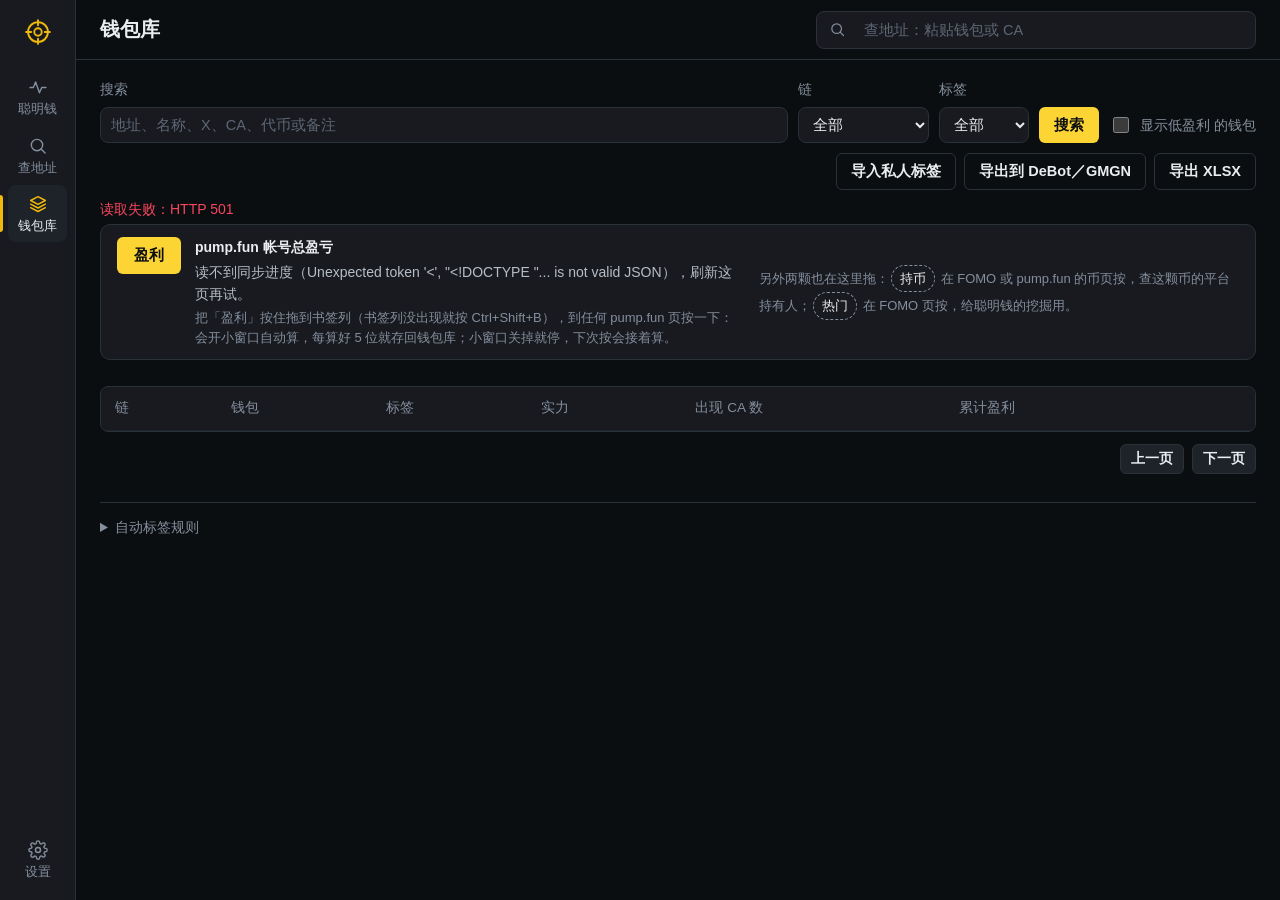
==== library.html @ f5794751 "Initial release of Wallet Scout" ====
<!doctype html>
<html lang="zh-CN">
<head>
  <meta charset="utf-8">
  <meta name="viewport" content="width=device-width, initial-scale=1">
  <meta name="theme-color" content="#0b0e11">
  <link rel="icon" href="data:,">
  <title>钱包库｜MEME 钱包侦查</title>
  <script src="./theme-boot.js?v=20261025-ui"></script>
  <link rel="stylesheet" href="./app.css?v=20261111-libbm">
</head>
<body data-page="library">
  <nav class="rail" aria-label="主要功能">
    <div class="rail-mark" aria-hidden="true"><svg class="ico" viewBox="0 0 24 24"><circle cx="12" cy="12" r="8.5"/><circle cx="12" cy="12" r="3.2"/><path d="M12 1.8v4.4M12 17.8v4.4M1.8 12h4.4M17.8 12h4.4"/></svg></div>
    <a class="rail-item" href="./smart-money.html"><svg class="ico" viewBox="0 0 24 24" aria-hidden="true"><path d="M2.5 12.5h4l2.6-6.5 4.6 13 2.8-6.5h5"/></svg>聪明钱</a>
    <a class="rail-item" href="./analyze.html"><svg class="ico" viewBox="0 0 24 24" aria-hidden="true"><circle cx="10.8" cy="10.8" r="6.8"/><path d="M20.5 20.5l-4.8-4.8"/></svg>查地址</a>
    <a class="rail-item" href="./library.html" aria-current="page"><svg class="ico" viewBox="0 0 24 24" aria-hidden="true"><path d="M12 3.2l8.8 4.6-8.8 4.6-8.8-4.6z"/><path d="M3.2 12.2l8.8 4.6 8.8-4.6"/><path d="M3.2 16.4l8.8 4.6 8.8-4.6"/></svg>钱包库</a>
    <div class="rail-spacer"></div>
    <button class="rail-item" type="button" id="app-settings"><svg class="ico" viewBox="0 0 24 24" aria-hidden="true"><circle cx="12" cy="12" r="3"/><path d="M19.4 15a1.7 1.7 0 0 0 .3 1.8l.1.1a2 2 0 1 1-2.8 2.8l-.1-.1a1.7 1.7 0 0 0-1.8-.3 1.7 1.7 0 0 0-1 1.5V21a2 2 0 1 1-4 0v-.1a1.7 1.7 0 0 0-1.1-1.5 1.7 1.7 0 0 0-1.8.3l-.1.1a2 2 0 1 1-2.8-2.8l.1-.1a1.7 1.7 0 0 0 .3-1.8 1.7 1.7 0 0 0-1.5-1H3a2 2 0 1 1 0-4h.1a1.7 1.7 0 0 0 1.5-1.1 1.7 1.7 0 0 0-.3-1.8l-.1-.1a2 2 0 1 1 2.8-2.8l.1.1a1.7 1.7 0 0 0 1.8.3H9a1.7 1.7 0 0 0 1-1.5V3a2 2 0 1 1 4 0v.1a1.7 1.7 0 0 0 1 1.5 1.7 1.7 0 0 0 1.8-.3l.1-.1a2 2 0 1 1 2.8 2.8l-.1.1a1.7 1.7 0 0 0-.3 1.8V9a1.7 1.7 0 0 0 1.5 1H21a2 2 0 1 1 0 4h-.1a1.7 1.7 0 0 0-1.5 1z"/></svg>设置</button>
  </nav>

  <div class="app">
    <header class="topbar">
      <h1 class="page-title">钱包库</h1>
      <form class="quick-search" action="./analyze.html" method="get" role="search">
        <svg class="ico" viewBox="0 0 24 24" aria-hidden="true"><circle cx="10.8" cy="10.8" r="6.8"/><path d="M20.5 20.5l-4.8-4.8"/></svg>
        <input name="q" type="text" placeholder="查地址：粘贴钱包或 CA" autocomplete="off" spellcheck="false" aria-label="查地址">
      </form>
    </header>

    <main class="page" id="library-root">
      <form class="lib-toolbar" id="library-search">
        <label class="field grow">搜索<input id="library-q" type="search" autocomplete="off" placeholder="地址、名称、X、CA、代币或备注"></label>
        <label class="field">链<select id="library-chain"><option value="">全部</option><option>Solana</option><option>BSC</option><option>ETH</option><option>Base</option><option>Arbitrum</option><option>Robinhood</option></select></label>
        <label class="field">标签<select id="library-label"><option value="">全部</option></select></label>
        <button class="btn btn-primary" type="submit">搜索</button>
        <label class="select-wrap lib-quiet-toggle"><input type="checkbox" id="library-show-quiet"> 显示低盈利 的钱包</label>
        <div class="end">
          <button class="btn btn-ghost" type="button" id="open-labels">导入私人标签</button>
          <button class="btn btn-ghost" type="button" id="open-platform-export">导出到 DeBot／GMGN</button>
          <button class="btn btn-ghost" type="button" id="library-export">导出 XLSX</button>
        </div>
      </form>
      <p class="trace-data-note" id="library-status" role="status" aria-live="polite"></p>
      <section class="lib-bm" aria-label="书签">
        <div class="lib-bm-main">
          <a class="btn btn-primary lib-bm-drag" id="lib-bm-pnl" href="./pump-sync.html" title="按住拖到书签列">盈利</a>
          <div class="lib-bm-text">
            <strong>pump.fun 帐号总盈亏</strong>
            <span id="lib-bm-pump" aria-live="polite">读取进度…</span>
            <small>把「盈利」按住拖到书签列（书签列没出现就按 Ctrl+Shift+B），到任何 pump.fun 页按一下：会开小窗口自动算，每算好 5 位就存回钱包库；小窗口关掉就停，下次按会接着算。</small>
          </div>
        </div>
        <p class="lib-bm-more">另外两颗也在这里拖：<a class="bm-link" id="lib-bm-hold" href="./analyze.html">持币</a> 在 FOMO 或 pump.fun 的币页按，查这颗币的平台持有人；<a class="bm-link" id="lib-bm-hot" href="./smart-money.html">热门</a> 在 FOMO 页按，给聪明钱的挖掘用。</p>
      </section>
      <p class="trace-data-note lib-quiet-note" id="library-quiet-note" hidden></p>

      <div class="table-wrap trace-section">
        <table>
          <thead><tr><th>链</th><th>钱包</th><th>标签</th><th>实力</th><th>出现 CA 数</th><th>累计盈利</th><th>备注</th><th></th></tr></thead>
          <tbody id="library-body" data-own-click></tbody>
        </table>
      </div>
      <div class="library-pager">
        <span id="library-page"></span>
        <div><button class="btn btn-sm" type="button" id="library-prev">上一页</button><button class="btn btn-sm" type="button" id="library-next">下一页</button></div>
      </div>

      <section class="library-detail" id="library-detail" hidden></section>

      <details class="footnote">
        <summary>自动标签规则</summary>
        <p>每次在「查地址」查 CA 或钱包，早期买入、高盈利、KOL 和它们的主币／USD 稳定币资金来源会自动写进这台电脑的 wallet-library.sqlite3，不上传。所有关联只代表资金「相关」，不代表同一主人。</p>
        <ul id="library-rules"></ul>
      </details>
    </main>
  </div>

  <dialog class="sheet" id="labels-dialog" aria-labelledby="labels-title">
    <div class="sheet-head"><h2 id="labels-title">我的私人标签</h2><button type="button" class="btn btn-ghost btn-icon" id="labels-close" aria-label="关闭"><svg class="ico" viewBox="0 0 24 24" aria-hidden="true"><path d="M6 6l12 12M18 6L6 18"/></svg></button></div>
    <div class="sheet-body">
      <p class="sheet-note">一行一笔：「地址 Tab 标签」或「地址,标签」，SOL 和 EVM 都可以。标成「我」或「我的…」会当成你自己的钱包。只存在这台电脑，不进公开导出。</p>
      <textarea id="user-labels-text" rows="8" placeholder="0x...&#9;标签"></textarea>
      <label class="select-wrap"><input type="checkbox" id="user-labels-replace"> 先清空全部私人标签再导入</label>
      <div class="sheet-actions">
        <button class="btn btn-primary" type="button" id="user-labels-import">导入</button>
        <button class="btn btn-ghost" type="button" id="user-labels-export">导出 TSV</button>
      </div>
      <div id="user-labels-result" class="sheet-note" role="status"></div>
    </div>
  </dialog>

  <dialog class="sheet" id="platform-export-dialog" aria-labelledby="platform-export-title">
    <div class="sheet-head"><h2 id="platform-export-title">导出到 DeBot／GMGN</h2><button type="button" class="btn btn-ghost btn-icon" id="platform-export-close" aria-label="关闭"><svg class="ico" viewBox="0 0 24 24" aria-hidden="true"><path d="M6 6l12 12M18 6L6 18"/></svg></button></div>
    <div class="sheet-body">
      <p class="sheet-note">把钱包库的钱包排成导入格式。备注最前面是实力等级（例如 S级，他自己 30 天赚不赚，不代表跟了会赚），再写要避开的（⚠ 开头）、高手标签，最多 4 个标签，最后接平台帐号（例如 pump:帐号(X:帐号)）和战绩。平台用户（FOMO／pump.fun）的盈亏只写平台自己算的，不写 GMGN 的数字：pump.fun 用户算过帐号总盈亏的写「pump总+12.3K」（每颗交易过的币加总），其他写「平台盈亏CC+2.2K」（钱包库里那几颗币）；其他钱包才写 GMGN 总盈利、30 天胜率（「GMGN总+1.2K」）。同源捆绑写成「⚠币名捆1」：同一颗币的同一组都是 1，下一组是 2。GMGN 自己的捆绑标签分不出组，不写进备注。拷贝后到 DeBot 或 GMGN 的导入框粘贴。</p>
      <div class="sheet-group">
        <div class="export-pick-head"><h3>要导出</h3><button type="button" class="btn btn-sm btn-ghost" id="export-reset">恢复预设</button></div>
        <p class="sheet-note">任一个符合就导出，数字是这条链各有几个；同一个钱包只会出现一次，符合的标签都写进备注。</p>
        <div class="export-picks" id="export-picks"></div>
      </div>
      <div class="sheet-group">
        <h3>不要导出</h3>
        <p class="sheet-note">任一个符合就不导出，数字是这一项在这条链挡掉几个。有勾 FOMO 或 pump.fun 用户时，对上的平台用户（有设总盈利门槛就只算达到门槛的）一定导出，不受这里影响。</p>
        <div class="seg seg-wrap" id="export-drops" role="group" aria-label="不要导出哪些钱包"></div>
      </div>
      <div class="sheet-group"><h3>链</h3><div class="seg" id="platform-export-chain" role="group" aria-label="链"></div></div>
      <div class="sheet-group">
        <h3>格式</h3>
        <div class="seg" id="platform-export-format" role="group" aria-label="格式">
          <button type="button" data-format="debot" aria-pressed="true">DeBot</button>
          <button type="button" data-format="gmgn" aria-pressed="false">GMGN</button>
        </div>
        <p class="sheet-note" id="platform-export-format-note"></p>
      </div>
      <textarea class="export-preview" id="platform-export-preview" rows="8" readonly spellcheck="false" aria-label="要拷贝的内容"></textarea>
      <div class="sheet-actions">
        <button class="btn btn-primary" type="button" id="platform-export-copy" disabled>拷贝</button>
        <span class="sheet-note" id="platform-export-status" role="status" aria-live="polite"></span>
      </div>
    </div>
  </dialog>

  <script src="./jszip.min.js?v=3.10.1"></script>
  <script src="./shell.js?v=20261111-card"></script>
  <script src="./wallet-investigator.js?v=20261111-relay"></script>
  <script src="./bookmarklet.js?v=20261112-fboard"></script>
  <script src="./library-page.js?v=20261111-libbm"></script>
</body>
</html>
---- app.css ----
:root {
  color-scheme: dark;
  --canvas: #0b0e11;
  --surface: #181a20;
  --raised: #1e2329;
  --raised-2: #262b33;
  --line: #2b3139;
  --line-soft: #20252c;
  --ink: #eaecef;
  --ink-2: #b7bdc6;
  --muted: #848e9c;
  --faint: #5e6673;
  --gold: #f0b90b;
  --gold-hi: #fcd535;
  --gold-ink: #0b0e11;
  --gold-soft: rgba(240, 185, 11, 0.12);
  --up: #0ecb81;
  --up-soft: rgba(14, 203, 129, 0.12);
  --down: #f6465d;
  --down-soft: rgba(246, 70, 93, 0.12);
  --warn: #f5a524;
  --warn-soft: rgba(245, 165, 36, 0.12);
  --info: #5b9cf6;
  --info-soft: rgba(91, 156, 246, 0.12);
  --kol: #b18cff;
  --ally: #3ec7d8;
  --g-s: #f0b90b;
  --g-a: #e8cf7d;
  --g-b: #5b9cf6;
  --g-c: #848e9c;
  --g-d: #474d57;
  --scrim: rgba(0, 0, 0, 0.55);
  --font-ui: "Segoe UI Variable Text", "Segoe UI", "Noto Sans TC", "Microsoft JhengHei UI", "Microsoft JhengHei", sans-serif;
  --font-num: "Bahnschrift", "Segoe UI Variable Text", "Segoe UI", "Noto Sans TC", "Microsoft JhengHei", sans-serif;
  --font-mono: "Cascadia Mono", "Consolas", "Noto Sans TC", monospace;
  --r-btn: 6px;
  --r-box: 8px;
  --r-sheet: 12px;
  --rail-w: 76px;
  --top-h: 60px;
  --ease: cubic-bezier(0.2, 0.8, 0.2, 1);
}

[data-theme="light"] {
  color-scheme: light;
  --canvas: #f5f5f5;
  --surface: #ffffff;
  --raised: #f5f5f5;
  --raised-2: #eaecef;
  --line: #eaecef;
  --line-soft: #f1f2f4;
  --ink: #1e2329;
  --ink-2: #474d57;
  --muted: #707a8a;
  --faint: #9aa1ac;
  --gold: #c99400;
  --gold-hi: #fcd535;
  --gold-ink: #1e2329;
  --gold-soft: rgba(240, 185, 11, 0.16);
  --up: #03a66d;
  --up-soft: rgba(3, 166, 109, 0.1);
  --down: #cf304a;
  --down-soft: rgba(207, 48, 74, 0.09);
  --warn: #b26b00;
  --warn-soft: rgba(178, 107, 0, 0.1);
  --info: #1f6fd8;
  --info-soft: rgba(31, 111, 216, 0.09);
  --kol: #6a4fdb;
  --ally: #0b8597;
  --g-s: #c99400;
  --g-a: #d9b24f;
  --g-b: #1f6fd8;
  --g-c: #8a929e;
  --g-d: #c5cad1;
  --scrim: rgba(30, 35, 41, 0.35);
}

*, *::before, *::after { box-sizing: border-box; }
html { -webkit-text-size-adjust: 100%; }
body {
  margin: 0;
  min-height: 100vh;
  background: var(--canvas);
  color: var(--ink);
  font: 400 16px/1.55 var(--font-ui);
  font-kerning: normal;
}
button, input, select, textarea { font: inherit; color: inherit; }
a { color: inherit; text-decoration: none; }
img, svg { display: block; }
[hidden] { display: none !important; }
::selection { background: var(--gold-soft); }
:focus-visible { outline: 2px solid var(--gold); outline-offset: 2px; }
h1, h2, h3, h4 { margin: 0; font-weight: 600; letter-spacing: 0; }
p { margin: 0; }
code { font-family: var(--font-mono); }
small { font-size: 13.5px; }
ul { margin: 6px 0; padding-left: 20px; }
li { margin: 3px 0; }
details > summary { cursor: pointer; }
details > summary::-webkit-details-marker { color: var(--muted); }

.ico { width: 20px; height: 20px; fill: none; stroke: currentColor; stroke-width: 1.7; stroke-linecap: round; stroke-linejoin: round; flex: none; }
.num, .stat strong, td { font-variant-numeric: tabular-nums; }
.num { font-family: var(--font-num); }
.up, .positive, .buy { color: var(--up); }
.down, .negative, .sell { color: var(--down); }
.muted, .hint { color: var(--muted); }
.eyebrow { display: none !important; }

.rail {
  position: fixed;
  inset: 0 auto 0 0;
  z-index: 30;
  display: flex;
  flex-direction: column;
  align-items: stretch;
  gap: 2px;
  width: var(--rail-w);
  padding: 10px 8px 12px;
  background: var(--surface);
  border-right: 1px solid var(--line);
}
.rail-mark {
  display: grid;
  place-items: center;
  height: 44px;
  margin-bottom: 12px;
  color: var(--gold);
}
.rail-mark .ico { width: 28px; height: 28px; stroke-width: 1.6; }
.rail-item {
  position: relative;
  display: grid;
  justify-items: center;
  gap: 4px;
  padding: 9px 0 8px;
  border: 0;
  border-radius: var(--r-box);
  background: none;
  color: var(--muted);
  font-size: 13px;
  font-weight: 500;
  line-height: 1.2;
  cursor: pointer;
}
.rail-item:hover { color: var(--ink); background: var(--raised); }
.rail-item[aria-current="page"] { color: var(--ink); background: var(--raised); }
.rail-item[aria-current="page"]::before {
  content: "";
  position: absolute;
  left: -8px;
  top: 10px;
  bottom: 10px;
  width: 3px;
  border-radius: 0 3px 3px 0;
  background: var(--gold);
}
.rail-item[aria-current="page"] .ico { color: var(--gold); }
.rail-spacer { flex: 1; }

.app { min-height: 100vh; padding-left: var(--rail-w); }
.topbar {
  position: sticky;
  top: 0;
  z-index: 20;
  display: flex;
  align-items: center;
  gap: 16px;
  min-height: var(--top-h);
  padding: 10px 24px;
  background: var(--canvas);
  border-bottom: 1px solid var(--line);
}
.page-title { font-size: 20px; font-weight: 600; white-space: nowrap; }
.topbar-mid { display: flex; align-items: center; gap: 12px; flex: 1; min-width: 0; }
.quick-search {
  display: flex;
  align-items: center;
  gap: 8px;
  width: min(440px, 100%);
  height: 38px;
  margin-left: auto;
  padding: 0 12px;
  border: 1px solid var(--line);
  border-radius: var(--r-box);
  background: var(--surface);
  color: var(--muted);
}
.quick-search:focus-within { border-color: var(--gold); }
.quick-search input, .quick-search input[type="text"] { flex: 1; min-width: 0; height: 100%; border: 0; background: none; outline: none; color: var(--ink); font-size: 14.5px; }
.quick-search input::placeholder { color: var(--faint); }
.quick-search .ico { width: 17px; height: 17px; }
.page { padding: 20px 24px 64px; max-width: 1680px; }

.btn {
  display: inline-flex;
  align-items: center;
  justify-content: center;
  gap: 6px;
  min-height: 36px;
  padding: 6px 14px;
  border: 1px solid var(--line);
  border-radius: var(--r-btn);
  background: var(--raised);
  color: var(--ink);
  font-size: 14.5px;
  font-weight: 600;
  white-space: nowrap;
  cursor: pointer;
}
.btn:hover { background: var(--raised-2); }
.btn:disabled { opacity: 0.55; cursor: progress; }
.btn-primary { border-color: transparent; background: var(--gold-hi); color: var(--gold-ink); }
.btn-primary:hover { background: #ffe066; }
[data-theme="light"] .btn-primary:hover { background: #f0c40b; }
.btn-ghost { background: transparent; }
.btn-ghost:hover { background: var(--raised); }
.btn-text { min-height: 30px; padding: 2px 6px; border: 0; background: none; color: var(--muted); font-weight: 500; }
.btn-text:hover { background: none; color: var(--ink); text-decoration: underline; text-underline-offset: 3px; }
.btn-danger { color: var(--down); }
.btn-icon { width: 36px; padding: 0; }
.btn-sm { min-height: 30px; padding: 3px 10px; font-size: 13.5px; }

.primary:not(.btn) { border-color: transparent !important; background: var(--gold-hi) !important; color: var(--gold-ink) !important; }
#library-root button:not(.btn):not(.copy-btn),
#trace-result button:not(.btn):not(.copy-btn):not(.live-node):not([data-pane]),
#result button:not(.btn):not(.copy-btn):not(.live-node):not([data-pane]):not(.cluster-expand),
.drawer-body button:not(.btn):not(.copy-btn):not(.mini-btn):not(.star):not([data-res]) {
  min-height: 32px;
  padding: 4px 12px;
  border: 1px solid var(--line);
  border-radius: var(--r-btn);
  background: var(--raised);
  color: var(--ink);
  font-size: 14px;
  font-weight: 600;
  cursor: pointer;
}

input[type="text"], input[type="search"], input[type="password"], input:not([type]), select, textarea {
  min-height: 36px;
  padding: 6px 10px;
  border: 1px solid var(--line);
  border-radius: var(--r-box);
  background: var(--surface);
  color: var(--ink);
  font-size: 14.5px;
  outline: none;
}
input:focus, select:focus, textarea:focus { border-color: var(--gold); }
input::placeholder, textarea::placeholder { color: var(--faint); }
select { padding-right: 28px; }
textarea { width: 100%; resize: vertical; line-height: 1.5; font-family: var(--font-mono); font-size: 13.5px; }
input[type="checkbox"] { accent-color: var(--gold); width: 16px; height: 16px; }
.field { display: grid; gap: 6px; color: var(--muted); font-size: 13.5px; }
.field > select, .field > input { color: var(--ink); }

.seg {
  display: inline-flex;
  gap: 2px;
  padding: 3px;
  border: 1px solid var(--line);
  border-radius: var(--r-box);
  background: var(--surface);
}
.seg button {
  min-height: 28px;
  padding: 3px 11px;
  border: 0;
  border-radius: 5px;
  background: none;
  color: var(--muted);
  font-size: 14px;
  font-weight: 600;
  white-space: nowrap;
  cursor: pointer;
}
.seg button:hover { color: var(--ink); }
.seg button[aria-pressed="true"] { background: var(--raised-2); color: var(--ink); }
.seg-small button { min-height: 26px; padding: 2px 9px; font-size: 13.5px; }
.seg.seg-wrap { display: flex; flex-wrap: wrap; max-width: 100%; overflow: visible; }
.seg button:disabled { opacity: 0.4; cursor: not-allowed; }
.seg button:disabled:hover { color: var(--muted); }

.tabbar {
  display: flex;
  align-items: flex-end;
  gap: 4px 22px;
  flex-wrap: wrap;
  border-bottom: 1px solid var(--line);
}
.tabbar > [data-pane], .tabs button {
  position: relative;
  display: inline-flex;
  align-items: center;
  gap: 6px;
  min-height: 42px;
  padding: 0 0 2px;
  border: 0;
  background: none;
  color: var(--muted);
  font-size: 15.5px;
  font-weight: 600;
  white-space: nowrap;
  cursor: pointer;
}
.tabbar > [data-pane]:hover, .tabs button:hover { color: var(--ink); }
.tabbar > [aria-selected="true"], .tabs button[aria-selected="true"] { color: var(--ink); }
.tabbar > [aria-selected="true"]::after, .tabs button[aria-selected="true"]::after {
  content: "";
  position: absolute;
  left: 0;
  right: 0;
  bottom: -1px;
  height: 2px;
  background: var(--gold);
}
.tabbar .count, .tabs .count, .btn .count {
  min-width: 22px;
  padding: 0 6px;
  border-radius: 999px;
  background: var(--raised-2);
  color: var(--ink-2);
  font-family: var(--font-num);
  font-size: 13px;
  line-height: 20px;
  text-align: center;
}
.tabbar .count:empty, .btn .count:empty { display: none; }
.btn .count { background: var(--gold-soft); color: var(--gold); }
.tabbar-tools { display: flex; align-items: center; gap: 8px; margin-left: auto; padding-bottom: 6px; }
.pane { padding-top: 16px; }
.tabs { display: flex; gap: 22px; }

.tag, .data-tag, .chain-tag {
  display: inline-flex;
  align-items: center;
  gap: 4px;
  min-height: 22px;
  padding: 0 7px;
  border-radius: 4px;
  background: var(--raised-2);
  color: var(--ink-2);
  font-size: 13px;
  font-weight: 500;
  line-height: 1.3;
  white-space: nowrap;
  vertical-align: middle;
}
.data-tag.linked { background: var(--info-soft); color: var(--info); }
.data-tag.profit, .tag.good { background: var(--up-soft); color: var(--up); }
.data-tag.candidate, .tag.warn { background: var(--warn-soft); color: var(--warn); }
.data-tag.muted, .tag.neutral { background: transparent; border: 1px solid var(--line); color: var(--muted); }
.data-tag.strong { color: var(--ink); }
.tag.danger, .tag.risk { background: var(--down-soft); color: var(--down); }
.tag.kol { background: rgba(177, 140, 255, 0.14); color: var(--kol); }
.tag.ally { background: rgba(62, 199, 216, 0.13); color: var(--ally); }
.tag.insider { background: var(--warn-soft); color: var(--warn); }
.tag.watch { background: var(--gold-soft); color: var(--gold); }
.tag.fomo { background: transparent; box-shadow: inset 0 0 0 1px var(--info); color: var(--info); }
.tag.pump { background: transparent; box-shadow: inset 0 0 0 1px var(--up); color: var(--up); }
.tag.pnl { background: transparent; box-shadow: inset 0 0 0 1px var(--up); color: var(--up); font-family: var(--font-num); font-weight: 600; }
.tag.pnl.pt-S, .tag.pnl.pt-A { background: var(--up-soft); font-weight: 700; }
.tag.pnl.pt-D { box-shadow: inset 0 0 0 1px var(--line); }
.chain-tag { min-height: 20px; padding: 0 5px; font-family: var(--font-num); font-size: 12.5px; font-weight: 600; color: var(--muted); }
.pad { color: var(--muted); font-size: 13px; }

.full-address, .addr, .focus-address code {
  font-family: var(--font-mono);
  font-size: 13.5px;
  color: var(--ink-2);
  word-break: break-all;
  overflow-wrap: anywhere;
  letter-spacing: 0;
}
.focus-address, .trace-address { display: inline-flex; align-items: center; gap: 6px; max-width: 100%; min-width: 0; vertical-align: middle; }
[data-wallet-edit] { cursor: pointer; border-radius: 3px; text-decoration: underline dotted transparent; text-underline-offset: 3px; }
[data-wallet-edit]:hover { color: var(--ink); text-decoration-color: var(--muted); }
[data-wallet-edit]:focus-visible { outline: 2px solid var(--gold); outline-offset: 2px; }
.copy-btn.edit-btn { color: var(--muted); font-size: 14px; }
.copy-btn.edit-btn:hover { color: var(--gold); }.copy-btn, .copy-mini {
  display: inline-grid;
  place-items: center;
  flex: none;
  width: 26px;
  height: 26px;
  padding: 0;
  border: 1px solid transparent;
  border-radius: var(--r-btn);
  background: none;
  color: var(--faint);
  font-size: 13px;
  cursor: pointer;
}
.copy-btn:hover, .copy-mini:hover { border-color: var(--line); background: var(--raised); color: var(--ink); }
.copy-btn.star-btn { color: var(--muted); font-size: 15px; }
.copy-btn.star-btn:hover { color: var(--gold); }
.copy-btn.star-btn.is-on { color: var(--gold); }
.copy-btn.star-btn:disabled { opacity: 0.5; cursor: progress; }
.copy-btn.star-btn:focus-visible { outline: 2px solid var(--gold); outline-offset: 1px; }
button.data-tag.lib-chip { font: inherit; font-size: 13px; font-weight: 500; border: 1px solid transparent; cursor: pointer; }
button.data-tag.lib-chip.muted { border-color: var(--line); }
button.data-tag.lib-chip:hover { border-color: currentColor; }
button.data-tag.lib-chip[aria-expanded="true"] { border-color: currentColor; box-shadow: inset 0 -2px 0 currentColor; }
button.data-tag.lib-chip:focus-visible { outline: 2px solid var(--gold); outline-offset: 2px; }
.lib-group-list { margin-top: 12px; padding-top: 12px; border-top: 1px solid var(--line); }
.lib-list-head { display: flex; flex-wrap: wrap; align-items: baseline; gap: 6px 12px; margin-bottom: 8px; }
.lib-list-head h3 { margin: 0; font-size: 15px; }
.lib-list-head .muted { flex: 1 1 280px; font-size: 13px; }
.lib-group-list .table-wrap { max-height: 420px; overflow: auto; }
.lib-here-sum { margin: 0 0 8px; font-size: 13.5px; }
.lib-src { display: flex; align-items: baseline; gap: 6px; }
.lib-src + .lib-src { margin-top: 4px; }
.lib-src-k { flex: 0 0 auto; min-width: 3em; font-size: 12px; color: var(--muted); }
.lib-src.is-other .data-tag { opacity: 0.72; }
.lib-group-list td.num small { display: block; font-size: 12px; }
.lib-group-list td:first-child { min-width: 250px; }.identity-link, .trace-section a:not(.btn), .pane a:not(.btn), .drawer-body a:not(.btn), .result-head a:not(.btn) { color: var(--ink); text-decoration: underline; text-decoration-color: var(--faint); text-underline-offset: 3px; }
.identity-link:hover, .pane a:not(.btn):hover, .drawer-body a:not(.btn):hover { text-decoration-color: var(--gold); }

.stats {
  display: grid;
  grid-template-columns: repeat(4, minmax(0, 1fr));
  border: 1px solid var(--line);
  border-radius: var(--r-box);
  background: var(--surface);
}
.stat { display: grid; align-content: start; gap: 4px; min-width: 0; padding: 14px 18px 15px; }
.stat + .stat { border-left: 1px solid var(--line); }
.stat-label, .stat > span:first-child { color: var(--muted); font-size: 14px; }
.stat strong { font-family: var(--font-num); font-size: 28px; font-weight: 500; line-height: 1.15; overflow-wrap: anywhere; }
.stat small { color: var(--muted); font-size: 13.5px; line-height: 1.45; display: -webkit-box; -webkit-line-clamp: 2; -webkit-box-orient: vertical; overflow: hidden; }

.meta-row { display: flex; flex-wrap: wrap; gap: 6px 28px; margin: 12px 0 0; color: var(--muted); font-size: 14px; }
.meta-row > div { display: flex; gap: 8px; min-width: 0; }
.meta-row dt { color: var(--faint); }
.meta-row dd { margin: 0; color: var(--ink-2); overflow-wrap: anywhere; }

.table-wrap, .compact-table, .cluster-detail-scroll {
  width: 100%;
  overflow-x: auto;
  border: 1px solid var(--line);
  border-radius: var(--r-box);
  background: var(--surface);
}
table { width: 100%; border-collapse: collapse; }
th, td { padding: 11px 14px; text-align: left; vertical-align: middle; border-bottom: 1px solid var(--line-soft); }
th {
  position: sticky;
  top: 0;
  background: var(--surface);
  color: var(--muted);
  font-size: 13.5px;
  font-weight: 500;
  white-space: nowrap;
}
td { color: var(--ink); font-size: 14.5px; font-family: var(--font-ui); }
td small { display: block; margin-top: 3px; color: var(--muted); font-size: 13px; line-height: 1.4; }
td small.lib-plat { color: var(--ink-2); }
.fomo-steps { margin: 6px 0 10px; padding-left: 20px; line-height: 1.6; }
.fomo-steps li { margin-bottom: 4px; }
.lib-check { margin: 10px 0 12px; padding: 10px 14px; border: 1px solid var(--line); border-radius: 8px; font-size: 14px; line-height: 1.6; color: var(--ink-2); }
.lib-check.ok { border-color: var(--up); background: var(--up-soft); }
.lib-check.ok b { color: var(--up); }
.lib-check.bad { border-color: var(--down); background: var(--down-soft); color: var(--ink); }
.lib-check.warn { border-color: var(--gold); }
.lib-check a { margin-left: 6px; }
small.lib-ok { display: block; color: var(--up); }
small.lib-miss { display: block; color: var(--down); }
.fomo-manual { margin: 12px 0 14px; padding: 12px 14px; border: 1px solid var(--line); border-radius: 8px; background: var(--raised); color: var(--ink-2); font-size: 14px; }
.fomo-manual.is-open { border-color: var(--gold); }
.fomo-manual > summary { color: var(--muted); cursor: pointer; }
.fomo-manual > summary:hover { color: var(--ink); }
.fomo-manual[open] > summary { margin-bottom: 8px; }
.fomo-manual-title { margin: 0 0 4px; color: var(--ink); font-weight: 500; }
.fomo-manual-more { margin-left: 8px; color: var(--gold); }
.fomo-manual-note { margin: 8px 0 0; color: var(--muted); font-size: 13px; }
.fomo-steps .btn { vertical-align: middle; }
.fomo-manual .btn:not(.btn-primary) { background: var(--raised-2); border-color: var(--faint); }
.fomo-manual .btn:not(.btn-primary):hover { border-color: var(--muted); }
.fomo-fallback > summary { color: var(--muted); font-size: 13.5px; cursor: pointer; }
.fomo-fallback textarea { margin-top: 6px; }
.lib-plat-list { margin: 0 0 8px; padding-left: 18px; }
.lib-plat-list li { margin-bottom: 6px; }
.lib-plat-list small { display: block; margin-top: 2px; color: var(--muted); font-size: 13px; overflow-wrap: anywhere; }
tbody tr:last-child td { border-bottom: 0; }
tbody tr:hover td { background: var(--raised); }
tr.is-clickable { cursor: pointer; }
tr.row-exchange td { color: var(--muted); }
tr.hit td:first-child { box-shadow: inset 3px 0 0 var(--gold); }
tr.muted td { color: var(--muted); }
.col-more { display: none; }
.table-empty, .empty-state, .trace-empty-card, .empty {
  display: grid;
  gap: 4px;
  place-items: center;
  padding: 26px 18px;
  color: var(--muted);
  font-size: 14.5px;
  text-align: center;
  line-height: 1.55;
}
.trace-empty-card { place-items: start; text-align: left; padding: 14px 16px; border: 1px dashed var(--line); border-radius: var(--r-box); }
.trace-empty-card strong, .empty strong { color: var(--ink); font-size: 15px; }
td:has(> .table-empty) { padding: 0; }
.holding-stack { display: grid; gap: 2px; min-width: 120px; }
.holding-stack strong { font-family: var(--font-num); font-weight: 500; }
.holding-stack small { margin: 0; }
.gmgn-holding { display: grid; gap: 4px; min-width: 120px; }
.gmgn-holding strong { font-family: var(--font-num); font-weight: 500; }
.holding-meter { appearance: none; width: 100%; height: 4px; border: 0; border-radius: 2px; background: var(--raised-2); overflow: hidden; }
.holding-meter::-webkit-progress-bar { background: var(--raised-2); }
.holding-meter::-webkit-progress-value { background: var(--gold); }
.holding-meter::-moz-progress-bar { background: var(--gold); }
.gmgn-identity { display: grid; gap: 5px; }
.gmgn-identity > span { display: flex; flex-wrap: wrap; gap: 4px; }

.trace-data-note, .form-hint, .api-settings-status, .note {
  margin: 8px 0 0;
  color: var(--muted);
  font-size: 14px;
  line-height: 1.6;
  max-width: 96ch;
}
[data-tone="success"] { color: var(--up); }
[data-tone="warning"] { color: var(--warn); }
[data-tone="error"], .form-hint.error { color: var(--down); }
.footnote { margin-top: 28px; padding-top: 14px; border-top: 1px solid var(--line); color: var(--muted); font-size: 14px; }
.footnote > summary { color: var(--muted); font-weight: 500; }
.footnote > summary:hover { color: var(--ink); }
.footnote[open] > summary { margin-bottom: 8px; }
.footnote p { margin: 6px 0 0; max-width: 100ch; line-height: 1.6; }

.scrim { position: fixed; inset: 0; z-index: 40; background: var(--scrim); opacity: 0; transition: opacity 200ms ease; }
.scrim.is-open { opacity: 1; }
.drawer {
  position: fixed;
  top: 0;
  right: 0;
  bottom: 0;
  z-index: 50;
  display: flex;
  flex-direction: column;
  width: min(620px, 100vw);
  background: var(--surface);
  border-left: 1px solid var(--line);
  transform: translateX(32px);
  opacity: 0;
  transition: transform 240ms var(--ease), opacity 200ms ease;
}
.drawer.is-open { transform: none; opacity: 1; }
.drawer-head { display: flex; align-items: center; justify-content: space-between; gap: 12px; min-height: 56px; padding: 10px 14px 10px 20px; border-bottom: 1px solid var(--line); }
.drawer-head h2 { font-size: 17px; }
.drawer-body { flex: 1; overflow-y: auto; padding: 18px 20px 48px; overscroll-behavior: contain; }
.drawer-body .trace-section { margin-top: 20px; }
.drawer-body h3 { margin: 22px 0 8px; font-size: 15.5px; }
.drawer-body .compact-table, .drawer-body .table-wrap { border: 0; background: none; overflow: visible; }

.kv { display: grid; grid-template-columns: minmax(96px, 9em) minmax(0, 1fr); border: 1px solid var(--line); border-radius: var(--r-box); }
.kv > dt, .kv > dd { margin: 0; padding: 10px 14px; border-bottom: 1px solid var(--line-soft); }
.kv > dt { color: var(--muted); font-size: 14px; }
.kv > dd { min-width: 0; font-size: 14.5px; overflow-wrap: anywhere; }
.kv > dt:nth-last-of-type(1), .kv > dd:last-child { border-bottom: 0; }
.kv dd small { display: block; margin-top: 3px; color: var(--muted); font-size: 13px; }

.drawer-body table, .drawer-body tbody, .drawer-body tr, .drawer-body td { display: block; width: 100%; }
.drawer-body thead { display: none; }
.drawer-body tbody { display: grid; gap: 8px; }
.drawer-body tr { border: 1px solid var(--line); border-radius: var(--r-box); background: var(--canvas); overflow: hidden; }
.drawer-body tbody tr:hover td { background: none; }
.drawer-body tbody > tr { display: grid; grid-template-columns: repeat(2, minmax(0, 1fr)); }
.drawer-body td { min-width: 0; margin: -1px 0 0 -1px; padding: 8px 12px; border-top: 1px solid var(--line-soft); border-left: 1px solid var(--line-soft); overflow-wrap: anywhere; }
.drawer-body td:has(.full-address), .drawer-body td[colspan], .drawer-body td:not([data-label]) { grid-column: 1 / -1; }
.drawer-body td::before { content: attr(data-label); display: block; margin-bottom: 2px; color: var(--muted); font-size: 13px; }
.drawer-body td:not([data-label])::before { content: none; }

dialog.sheet {
  width: min(600px, calc(100vw - 28px));
  max-height: calc(100vh - 40px);
  padding: 0;
  border: 1px solid var(--line);
  border-radius: var(--r-sheet);
  background: var(--surface);
  color: var(--ink);
}
dialog.sheet::backdrop { background: var(--scrim); }
.sheet-head { display: flex; align-items: center; justify-content: space-between; gap: 12px; padding: 14px 14px 14px 22px; border-bottom: 1px solid var(--line); }
.sheet-head h2 { font-size: 17px; }
.sheet-body { display: grid; gap: 18px; padding: 18px 22px 22px; }
.sheet-group { display: grid; gap: 10px; }
.sheet-group > h3 { color: var(--muted); font-size: 14px; font-weight: 500; }
.key-row { display: grid; grid-template-columns: minmax(0, 1fr) minmax(0, 1.3fr); gap: 12px; align-items: center; }
.key-row strong { display: block; font-size: 15px; font-weight: 600; }
.key-row small { display: block; color: var(--muted); font-size: 13.5px; }
.key-row input { width: 100%; }
.key-row b { justify-self: end; color: var(--up); font-size: 14px; font-weight: 600; }
.sheet-actions { display: flex; align-items: center; gap: 8px; flex-wrap: wrap; }
.sheet-note { color: var(--muted); font-size: 13.5px; line-height: 1.6; }
.export-preview { white-space: pre; overflow-wrap: normal; overflow-x: auto; }

.popover {
  position: absolute;
  z-index: 35;
  min-width: 300px;
  max-width: min(460px, calc(100vw - 24px));
  padding: 14px 16px;
  border: 1px solid var(--line);
  border-radius: var(--r-box);
  background: var(--surface);
  box-shadow: 0 16px 40px rgba(0, 0, 0, 0.35);
}
[data-theme="light"] .popover { box-shadow: 0 12px 32px rgba(30, 35, 41, 0.12); }
.pop-anchor { position: relative; }
.pop-anchor > .popover { top: calc(100% + 6px); right: 0; }
.pop-anchor > .popover.pop-left { right: auto; left: 0; }

.toast, .app-toast {
  position: fixed;
  left: 50%;
  bottom: 28px;
  z-index: 70;
  max-width: min(520px, calc(100vw - 32px));
  padding: 9px 16px;
  border: 1px solid var(--line);
  border-radius: var(--r-box);
  background: var(--raised);
  color: var(--ink);
  font-size: 14.5px;
  transform: translateX(-50%);
  overflow-wrap: anywhere;
}
.app-toast { opacity: 0; pointer-events: none; transition: opacity 150ms ease; }
.app-toast.visible { opacity: 1; }

.skel {
  display: block;
  height: 14px;
  border-radius: 4px;
  background: linear-gradient(90deg, var(--raised) 0 40%, var(--raised-2) 50%, var(--raised) 60% 100%) 0 0 / 300% 100%;
  animation: shimmer 1.4s linear infinite;
}
.skel + .skel { margin-top: 10px; }
.skel.w40 { width: 40%; }
.skel.w60 { width: 60%; }
.skel.w80 { width: 80%; }
.skel.h28 { height: 28px; }
.skel-table { display: grid; gap: 0; border: 1px solid var(--line); border-radius: var(--r-box); background: var(--surface); }
.skel-table > div { display: grid; grid-template-columns: 0.5fr 3fr 1fr 1fr 1fr; gap: 18px; padding: 14px; border-bottom: 1px solid var(--line-soft); }
.skel-table > div:last-child { border-bottom: 0; }
td .skel-table { border: 0; border-radius: 0; background: none; }
td .skel-table > div { padding: 12px 0; }
.skel-table .skel + .skel { margin-top: 0; }
.is-loading .stat strong { color: transparent; border-radius: 4px; background: linear-gradient(90deg, var(--raised) 0 40%, var(--raised-2) 50%, var(--raised) 60% 100%) 0 0 / 300% 100%; animation: shimmer 1.4s linear infinite; max-width: 120px; }
.is-loading .stat small { visibility: hidden; }
@keyframes shimmer { from { background-position: 100% 0; } to { background-position: -50% 0; } }

.chg { display: inline-block; animation: chgpop 520ms var(--ease) both; animation-delay: calc(var(--i, 0) * 28ms); }
@keyframes chgpop { 0% { transform: translateY(-0.45em); opacity: 0; } 100% { transform: none; opacity: 1; } }
.flash-up { animation: flashup 1.4s ease-out 1; }
.flash-down { animation: flashdown 1.4s ease-out 1; }
@keyframes flashup { 0% { background-color: var(--up-soft); } 100% { background-color: transparent; } }
@keyframes flashdown { 0% { background-color: var(--down-soft); } 100% { background-color: transparent; } }

.spinner { width: 14px; height: 14px; border: 2px solid var(--raised-2); border-top-color: var(--gold); border-radius: 50%; animation: spin 0.8s linear infinite; flex: none; }
@keyframes spin { to { transform: rotate(360deg); } }

.status-pill {
  display: inline-flex;
  align-items: center;
  gap: 8px;
  min-height: 32px;
  padding: 4px 12px;
  border: 1px solid var(--line);
  border-radius: 999px;
  background: var(--surface);
  color: var(--ink-2);
  font-size: 14px;
  cursor: pointer;
  white-space: nowrap;
}
.status-pill:hover { border-color: var(--raised-2); color: var(--ink); }
.status-pill small { color: var(--muted); font-size: 13px; }
.pulse { position: relative; width: 8px; height: 8px; border-radius: 50%; background: var(--faint); flex: none; }
.pulse.on { background: var(--up); }
.pulse.on::after { content: ""; position: absolute; inset: -4px; border-radius: 50%; border: 1px solid var(--up); opacity: 0; animation: ping 2.4s ease-out infinite; }
.pulse.warn { background: var(--warn); }
.pulse.err { background: var(--down); }
@keyframes ping { 0% { transform: scale(0.5); opacity: 0.8; } 100% { transform: scale(1.6); opacity: 0; } }
.status-pop-what { margin: 0 0 10px; padding-bottom: 10px; border-bottom: 1px solid var(--line); color: var(--muted); font-size: 13.5px; line-height: 1.55; }
.status-pop-note { margin: 0 0 10px; color: var(--ink-2); font-size: 14px; }
.status-chips { display: grid; gap: 0; margin: 0 0 12px; }
.chip { display: flex; justify-content: space-between; gap: 16px; padding: 6px 0; border-bottom: 1px solid var(--line-soft); color: var(--muted); font-size: 14px; }
.chip b { color: var(--ink); font-family: var(--font-num); font-weight: 500; }
.chip.is-warn { color: var(--warn); }
.chip.is-err { color: var(--down); }

.sm-controls { display: flex; align-items: flex-end; justify-content: space-between; gap: 10px 20px; flex-wrap: wrap; border-bottom: 1px solid var(--line); }
.sm-controls .tabs { border: 0; }
.sm-filters { display: flex; align-items: center; gap: 8px; flex-wrap: wrap; padding-bottom: 7px; }
.filter-pop { display: grid; gap: 14px; }
.filter-pop label { display: flex; align-items: center; justify-content: space-between; gap: 14px; font-size: 14.5px; }
.filter-pop .filter-help { color: var(--muted); font-size: 13.5px; line-height: 1.5; }
.toggle {
  position: relative;
  flex: none;
  width: 38px;
  height: 22px;
  border: 0;
  border-radius: 999px;
  background: var(--raised-2);
  cursor: pointer;
}
.toggle::after { content: ""; position: absolute; top: 3px; left: 3px; width: 16px; height: 16px; border-radius: 50%; background: var(--muted); transition: transform 160ms var(--ease), background 160ms ease; }
.toggle[aria-pressed="true"] { background: var(--gold-soft); }
.toggle[aria-pressed="true"]::after { transform: translateX(16px); background: var(--gold); }

.view { display: none; }
body[data-tab="signals"] .view-live, body[data-tab="feed"] .view-live { display: grid; }
body[data-tab="wallets"] .view-wallets, body[data-tab="mine"] .view-mine, body[data-tab="review"] .view-review { display: block; }
body[data-tab="wallets"] #window-seg, body[data-tab="wallets"] #filter-btn, body[data-tab="mine"] .sm-filters,
body[data-tab="review"] #window-seg, body[data-tab="review"] #filter-btn { display: none; }
.only-narrow { display: none !important; }

.view-live { grid-template-columns: minmax(0, 1fr) 360px; gap: 20px; align-items: start; padding-top: 16px; }
.col-head { display: flex; align-items: baseline; gap: 12px; flex-wrap: wrap; margin: 0 0 10px; }
.col-head h2 { font-size: 17px; }
.col-sub { color: var(--muted); font-size: 14px; }
.col-feed { position: sticky; top: calc(var(--top-h) + 16px); display: flex; flex-direction: column; max-height: calc(100vh - var(--top-h) - 32px); }
.col-feed .col-head { justify-content: space-between; align-items: center; }
.rules { margin: 0 0 12px; padding: 14px 18px; border: 1px solid var(--line); border-radius: var(--r-box); background: var(--surface); color: var(--ink-2); font-size: 14.5px; }
.rules h3 { margin: 12px 0 4px; font-size: 14.5px; }
.rules h3:first-child { margin-top: 0; }

.signals { border: 1px solid var(--line); border-radius: var(--r-box); background: var(--surface); }
.signals:empty { display: none; }
.sig-row {
  display: grid;
  grid-template-columns: minmax(180px, 1.6fr) 52px 60px minmax(84px, 0.8fr) minmax(96px, 0.9fr) minmax(84px, 0.8fr) minmax(170px, 1.8fr);
  gap: 0 14px;
  align-items: center;
  padding: 11px 16px;
  border-bottom: 1px solid var(--line-soft);
  cursor: pointer;
}
.sig-row:last-child { border-bottom: 0; }
.sig-row:not(.sig-head):hover { background: var(--raised); }
.sig-head { padding-top: 9px; padding-bottom: 9px; color: var(--muted); font-size: 13.5px; cursor: default; }
.sig-row.is-fresh { animation: freshrow 2s ease-out 1; }
@keyframes freshrow { 0% { box-shadow: inset 3px 0 0 var(--gold); background: var(--gold-soft); } 100% { box-shadow: inset 3px 0 0 transparent; background: transparent; } }
.sig-tok { display: grid; grid-template-columns: 30px minmax(0, 1fr); gap: 2px 10px; align-items: center; min-width: 0; }
.sig-tok .logo { grid-row: 1 / 3; }
.sym-line { display: flex; align-items: center; gap: 6px; min-width: 0; flex-wrap: wrap; }
.sym { font-size: 15.5px; font-weight: 600; overflow-wrap: anywhere; }
.when { display: flex; gap: 8px; min-width: 0; color: var(--muted); font-size: 13px; white-space: nowrap; }
.when .pad { overflow: hidden; text-overflow: ellipsis; }
.sig-tok .sym-line { flex-wrap: nowrap; }
.sig-tok .sym { overflow: hidden; text-overflow: ellipsis; white-space: nowrap; overflow-wrap: normal; }
.warn-mark { display: inline-flex; align-items: center; gap: 3px; color: var(--warn); font-size: 13px; font-weight: 600; }
.warn-mark.down { color: var(--down); }
.cell-num .k { display: none; }
.sig-row:not(.sig-head) .tl-scale { display: none; }
.sig-head .tl-scale { margin: 0; color: var(--muted); font-size: 13px; }
.cell-num { display: grid; gap: 1px; min-width: 0; font-family: var(--font-num); font-size: 15.5px; white-space: nowrap; }
.cell-num small { color: var(--muted); font-family: var(--font-ui); font-size: 13px; overflow: hidden; text-overflow: ellipsis; }
.strength { display: inline-flex; justify-content: center; min-width: 44px; padding: 0 8px; border-radius: 4px; font-size: 13px; font-weight: 600; line-height: 22px; white-space: nowrap; }
.strength.s-strong { background: var(--gold-hi); color: var(--gold-ink); }
.strength.s-medium { box-shadow: inset 0 0 0 1px var(--gold); color: var(--gold); }
.strength.s-weak { background: var(--raised-2); color: var(--ink-2); }
.price { font-family: var(--font-num); }
.price sub { font-size: 0.72em; vertical-align: -0.15em; }

.logo { display: grid; place-items: center; width: 30px; height: 30px; border-radius: 50%; overflow: hidden; background: var(--raised-2); color: var(--muted); font-size: 13px; font-weight: 700; flex: none; }
.logo img { width: 100%; height: 100%; object-fit: cover; }
.logo.sm { width: 22px; height: 22px; font-size: 11px; }
.logo.lg { width: 48px; height: 48px; font-size: 18px; }

.tl { min-width: 0; }
.tl svg { width: 100%; height: 30px; overflow: visible; }
.tl .axis { stroke: var(--line); stroke-width: 1; }
.tl .tick { stroke: var(--line-soft); stroke-width: 1; }
.tl-scale { display: flex; justify-content: space-between; color: var(--faint); font-size: 12.5px; line-height: 1; margin-top: 1px; }
.dot { stroke-width: 1.5; transform-box: fill-box; transform-origin: center; }
.dot.g-S { fill: var(--g-s); stroke: var(--g-s); }
.dot.g-A { fill: var(--g-a); stroke: var(--g-a); }
.dot.g-B { fill: var(--g-b); stroke: var(--g-b); }
.dot.g-C { fill: var(--g-c); stroke: var(--g-c); }
.dot.g-D { fill: var(--g-d); stroke: var(--g-d); }
.dot.g-none { fill: var(--surface); stroke: var(--g-c); }
.dot.k-ally { stroke: var(--ally); stroke-width: 2.4; }
.dot.k-risk { fill: var(--down); stroke: var(--down); fill-opacity: 0.35; stroke-dasharray: 2 2; }
.dot.is-exited { opacity: 0.35; }
.dot.is-new { animation: dotpop 900ms cubic-bezier(0.2, 0.9, 0.3, 1.4) 1; }
@keyframes dotpop { 0% { transform: scale(0.2); } 60% { transform: scale(1.35); } 100% { transform: scale(1); } }

.gb { display: inline-grid; place-items: center; flex: none; width: 22px; height: 22px; border-radius: 5px; background: var(--g-c); color: var(--canvas); font-family: var(--font-num); font-size: 13px; font-weight: 700; }
.gb.g-S { background: var(--g-s); }
.gb.g-A { background: var(--g-a); }
.gb.g-B { background: var(--g-b); color: #fff; }
.gb.g-C { background: var(--g-c); }
.gb.g-D { background: var(--g-d); color: var(--ink); }
.gb.g-none { background: transparent; box-shadow: inset 0 0 0 1px var(--line); color: var(--muted); }
.gb.big { width: 52px; height: 52px; border-radius: 10px; font-size: 26px; }

.flags { display: flex; flex-wrap: wrap; gap: 6px; }
.flag { padding: 2px 9px; border-radius: 4px; font-size: 13.5px; font-weight: 500; }
.flag.danger { background: var(--down-soft); color: var(--down); }
.flag.warn { background: var(--warn-soft); color: var(--warn); }

.feed { list-style: none; margin: 0; padding: 0; overflow-y: auto; border: 1px solid var(--line); border-radius: var(--r-box); background: var(--surface); overscroll-behavior: contain; }
.feed li { display: grid; grid-template-columns: 34px minmax(0, 1fr) auto; gap: 3px 8px; padding: 9px 12px; border-bottom: 1px solid var(--line-soft); transition: background 2.4s ease; }
.feed li:last-child { border-bottom: 0; }
.feed li.is-new { background: var(--gold-soft); transition: none; }
.f-side { font-size: 14px; font-weight: 600; }
.f-side.buy { color: var(--up); }
.f-side.sell { color: var(--down); }
.f-main { display: flex; align-items: baseline; gap: 8px; min-width: 0; overflow: hidden; white-space: nowrap; }
.f-main .tok { font-weight: 600; cursor: pointer; }
.f-main .tok:hover { text-decoration: underline; text-underline-offset: 3px; }
.f-usd { font-family: var(--font-num); font-size: 15px; }
.f-mc { color: var(--muted); font-size: 13px; }
.f-time { color: var(--muted); font-family: var(--font-num); font-size: 13.5px; text-align: right; }
.f-who { grid-column: 1 / -1; display: grid; grid-template-columns: 34px minmax(0, 1fr); gap: 2px 8px; align-items: center; min-width: 0; font-size: 14px; cursor: pointer; }
.f-who .gb { width: 20px; height: 20px; font-size: 12.5px; border-radius: 4px; }
.f-id { display: flex; align-items: center; gap: 6px; min-width: 0; }
.f-who .nm { overflow: hidden; color: var(--ink-2); text-overflow: ellipsis; white-space: nowrap; }
.f-who .nm.is-anon { color: var(--muted); }
.f-who .addr { grid-column: 1 / -1; color: var(--faint); font-family: Consolas, var(--font-mono); font-size: 13px; letter-spacing: -0.1px; overflow-wrap: anywhere; }
.f-who:hover .addr { color: var(--muted); }
.empty-row { display: block !important; padding: 26px 14px !important; text-align: center; }

.wallets-bar, .mine-bar { display: flex; align-items: center; gap: 10px 12px; flex-wrap: wrap; margin: 16px 0 10px; }
.wallets-bar input[type="search"] { width: min(300px, 100%); }
.select-wrap { display: inline-flex; align-items: center; gap: 8px; color: var(--muted); font-size: 14px; }
.wallet-list { margin-top: 8px; border: 1px solid var(--line); border-radius: var(--r-box); background: var(--surface); }
.wallet-list:empty { display: none; }
.w-row {
  display: grid;
  grid-template-columns: 26px minmax(0, 2.8fr) minmax(96px, 0.8fr) minmax(70px, 0.6fr) minmax(80px, 0.6fr) minmax(90px, 0.7fr) 36px;
  gap: 4px 16px;
  align-items: center;
  padding: 10px 16px;
  border-bottom: 1px solid var(--line-soft);
}
.w-row:last-child { border-bottom: 0; }
.w-row.head { padding-top: 9px; padding-bottom: 9px; color: var(--muted); font-size: 13.5px; }
.w-row:not(.head) { cursor: pointer; }
.w-row:not(.head):hover { background: var(--raised); }
.w-id { min-width: 0; }
.w-id .line1 { display: flex; align-items: center; gap: 6px; flex-wrap: wrap; }
.w-id .nm { font-weight: 600; }
.w-id .addr { display: block; margin-top: 2px; font-size: 13px; color: var(--muted); }
.w-id .hint { font-size: 13.5px; }
.w-num { font-family: var(--font-num); font-size: 15px; white-space: nowrap; }
.w-num small { display: none; }
.w-actions { display: flex; gap: 6px; justify-content: flex-end; }
.star { display: inline-grid; place-items: center; width: 30px; height: 30px; padding: 0; border: 0; border-radius: var(--r-btn); background: none; color: var(--faint); cursor: pointer; }
.star:hover { background: var(--raised-2); color: var(--ink); }
.star[aria-pressed="true"] { color: var(--gold); }
.star .ico { width: 18px; height: 18px; }
.star[aria-pressed="true"] .ico { fill: currentColor; }
.mini-btn { min-height: 30px; padding: 3px 11px; border: 1px solid var(--line); border-radius: var(--r-btn); background: var(--raised); color: var(--ink); font-size: 13.5px; font-weight: 600; cursor: pointer; white-space: nowrap; }
.mini-btn:hover { background: var(--raised-2); }
.mini-btn.is-on { border-color: transparent; background: var(--gold-soft); color: var(--gold); }
.mini-btn.is-mute { color: var(--down); }
.add-box { margin-top: 16px; padding: 12px 16px; border: 1px solid var(--line); border-radius: var(--r-box); background: var(--surface); }
.add-box summary { color: var(--ink-2); font-weight: 600; }
.add-box[open] summary { margin-bottom: 10px; }
.add-box .hint { font-size: 14px; margin: 0 0 8px; }
.row-actions { display: flex; align-items: center; gap: 12px; margin-top: 10px; }
.mine-intro { padding-top: 18px; }
.mine-intro h2 { font-size: 17px; margin-bottom: 4px; }
.mine-intro p, .mine-intro details { color: var(--muted); font-size: 14.5px; max-width: 78ch; }
.mine-intro summary { color: var(--ink-2); }
.mine-fomo { margin: 4px 0 14px; padding: 12px 14px; border: 1px solid var(--line); border-radius: 8px; background: var(--raised); color: var(--ink-2); font-size: 14px; }
.mine-fomo.has-list { border-color: var(--gold); }
.mine-fomo .fomo-steps { margin-top: 0; }
.mine-fomo .hint { margin: 0; }
.bm-link { display: inline-block; padding: 1px 8px; border: 1px dashed var(--muted); border-radius: 999px; color: var(--ink); cursor: grab; text-decoration: none; }
.bm-link:hover { border-color: var(--gold); color: var(--gold); }
.mine-progress { margin: 14px 0; }
.bar { height: 4px; border-radius: 2px; background: var(--raised-2); overflow: hidden; }
.bar span { display: block; width: 0; height: 100%; background: var(--gold); transition: width 400ms ease; }
.mine-progress .hint { margin-top: 8px; font-size: 14px; }

.rv-head { display: flex; align-items: flex-end; justify-content: space-between; gap: 12px 20px; flex-wrap: wrap; padding-top: 18px; margin-bottom: 14px; }
.rv-head h2 { margin-bottom: 4px; font-size: 17px; }
.rv-head .col-sub { max-width: 78ch; }
.rv-actions { display: flex; align-items: center; gap: 10px 12px; flex-wrap: wrap; }
.rv-toggle { display: inline-flex; align-items: center; gap: 8px; color: var(--muted); font-size: 14px; }
.rv-grid { display: grid; grid-template-columns: minmax(0, 1.15fr) minmax(0, 1fr); gap: 24px; align-items: start; margin-top: 22px; }
.rv-section h3 { margin: 0 0 8px; font-size: 15.5px; }
.rv-section > .hint { margin: -2px 0 8px; font-size: 14px; }
.rv-sub-h { margin-top: 20px !important; }
.rv-wide { margin-top: 26px; }
.rv-group + .rv-group { margin-top: 14px; }
.rv-group-h { margin: 0 0 6px; color: var(--ink-2); font-size: 14px; font-weight: 600; }
.rv-group th.num, .rv-group td.num { text-align: right; font-family: var(--font-num); white-space: nowrap; }
.rv-group td { padding-top: 9px; padding-bottom: 9px; }
.wl-cell { display: grid; grid-template-columns: 3.4em minmax(70px, 1fr); gap: 10px; align-items: center; min-width: 140px; }
.wl-cell b { font-family: var(--font-num); font-size: 15.5px; font-weight: 500; text-align: right; }
.wl-bar { display: flex; height: 6px; overflow: hidden; border-radius: 3px; background: var(--raised-2); }
.wl-bar span { display: block; height: 100%; }
.wl-bar .w { background: var(--up); }
.wl-bar .l { background: var(--down); }
.wl-bar .f { background: var(--faint); }
.stat .wl-bar { margin-top: 6px; height: 8px; border-radius: 4px; }
.res { display: inline-flex; justify-content: center; min-width: 46px; padding: 0 8px; border-radius: 4px; font-size: 13px; font-weight: 600; line-height: 22px; white-space: nowrap; }
.res.r-win { background: var(--up-soft); color: var(--up); }
.res.r-loss { background: var(--down-soft); color: var(--down); }
.res.r-flat { background: var(--raised-2); color: var(--ink-2); }
.res.r-pending { box-shadow: inset 0 0 0 1px var(--line); color: var(--muted); }
.res.r-nodata { color: var(--faint); }
.tok-chips { display: flex; flex-wrap: wrap; gap: 4px; margin-top: 5px; }
.tok-chip { padding: 0 6px; border-radius: 3px; background: var(--raised-2); color: var(--ink-2); font-size: 12.5px; line-height: 20px; }
.tok-chip.r-win { background: var(--up-soft); color: var(--up); }
.tok-chip.r-loss { background: var(--down-soft); color: var(--down); }
.rv-row { grid-template-columns: minmax(180px, 1.5fr) 52px 76px minmax(96px, 0.8fr) minmax(76px, 0.6fr) minmax(76px, 0.6fr) minmax(170px, 1.3fr); }
.rv-aux { display: flex; align-items: center; gap: 6px 12px; flex-wrap: wrap; margin: 10px 2px 0; color: var(--muted); font-size: 14px; }
.rv-aux .wl-bar { width: 140px; }
.rv-sells th.num, .rv-sells td.num, .d-section th.num, .d-section td.num { text-align: right; font-family: var(--font-num); white-space: nowrap; }
.rv-sells td { padding-top: 9px; padding-bottom: 9px; }
.rv-sells tr.is-current td, .d-section tr.is-current td { background: var(--raised); }
.rule-pick { padding: 0; border: 0; background: none; color: var(--ink); font: inherit; text-align: left; cursor: pointer; text-decoration: underline; text-decoration-color: var(--faint); text-underline-offset: 3px; }
.rule-pick:hover { text-decoration-color: var(--gold); }
.rule-pick[aria-pressed="true"] { font-weight: 600; text-decoration: none; cursor: default; }
.rv-group td.aux { color: var(--muted); }
.rv-group td .sub, .rv-sells td .sub { margin-left: 6px; color: var(--muted); font-family: var(--font-ui); font-size: 13px; }
.rv-rel { margin-top: 6px; font-size: 13.5px; }
.rv-rel summary { color: var(--ink-2); cursor: pointer; }
.rv-rel ul { display: grid; gap: 4px; margin: 6px 0 0; padding: 0; list-style: none; }
.rv-rel small { color: var(--muted); }
.rel-addr { padding: 0; border: 0; background: none; color: var(--ink-2); font-family: var(--font-num); font-size: 13px; text-align: left; overflow-wrap: anywhere; cursor: pointer; }
.rel-addr:hover { color: var(--ink); text-decoration: underline; text-underline-offset: 3px; }
.rv-chs { display: flex; gap: 12px; font-family: var(--font-num); font-size: 14px; white-space: nowrap; }
.rv-chs small { color: var(--muted); font-family: var(--font-ui); font-size: 12.5px; }
.tag.backfill { background: transparent; border: 1px dashed var(--line); color: var(--muted); }

.d-hero { display: grid; grid-template-columns: auto minmax(0, 1fr); gap: 14px; align-items: center; }
.d-hero .sym { font-size: 21px; }
.d-addr { display: flex; align-items: center; gap: 6px; margin-top: 4px; }
.d-addr .addr { font-size: 13.5px; color: var(--ink-2); }
.d-links { display: flex; gap: 8px; flex-wrap: wrap; margin: 14px 0 4px; }
.d-links a { display: inline-flex; align-items: center; min-height: 32px; padding: 4px 12px; border: 1px solid var(--line); border-radius: var(--r-btn); color: var(--ink); font-size: 14px; font-weight: 600; text-decoration: none; }
.d-links a:hover { background: var(--raised); }
.d-section { margin-top: 24px; }
.d-section h3 { margin: 0 0 8px; font-size: 15.5px; }
.d-section > .hint { margin: 0 0 8px; font-size: 14px; }
.stat-grid { display: grid; grid-template-columns: repeat(3, minmax(0, 1fr)); margin: 14px 0 0; border: 1px solid var(--line); border-radius: var(--r-box); }
.stat-grid .stat { padding: 10px 14px; border-bottom: 1px solid var(--line-soft); }
.stat-grid .stat + .stat { border-left: 0; }
.stat-grid .stat:not(:nth-child(3n + 1)) { border-left: 1px solid var(--line-soft); }
.stat-grid .stat dt { color: var(--muted); font-size: 13.5px; }
.stat-grid .stat dd { margin: 0; font-family: var(--font-num); font-size: 18px; }
.stat-grid .stat dd.stat-sub { margin-top: 2px; color: var(--muted); font-size: 13px; }
.score-rows { display: grid; gap: 8px; margin-top: 12px; }
.score-row { display: grid; grid-template-columns: 7em 3em minmax(0, 1fr) 3em; gap: 10px; align-items: center; font-size: 14px; }
.score-row .w { color: var(--muted); font-size: 13px; }
.score-row .v { text-align: right; font-family: var(--font-num); }
.score-total { display: flex; align-items: center; gap: 14px; }
.score-total .num { font-family: var(--font-num); font-size: 34px; line-height: 1; color: var(--gold); }
.chart { height: 170px; padding: 10px 12px; border: 1px solid var(--line); border-radius: var(--r-box); background: var(--canvas); }
.chart svg { width: 100%; height: 100%; overflow: visible; }
.chart .grid-line { stroke: var(--line); stroke-dasharray: 3 4; }
.chart .now-line { stroke: var(--gold); stroke-dasharray: 4 4; stroke-width: 1; }
.chart .pt-buy { fill: var(--up); fill-opacity: 0.75; }
.chart .pt-sell { fill: var(--down); fill-opacity: 0.75; }
.chart-legend { display: flex; flex-wrap: wrap; gap: 4px 14px; margin-top: 6px; color: var(--muted); font-size: 13px; }
.kc-bar { display: flex; align-items: center; justify-content: space-between; flex-wrap: wrap; gap: 6px 12px; margin-bottom: 8px; }
.kc-src { color: var(--muted); font-size: 13px; }
.kc-stage { position: relative; }
.chart.kc-box { height: 260px; padding: 0; overflow: hidden; }
.kc-box svg { display: block; width: 100%; height: 100%; }
.kc-axis { fill: var(--muted); font-family: var(--font-num); font-size: 11px; }
.kc-tick { stroke: var(--line-soft); stroke-width: 1; }
.kc-candles .k-up { fill: var(--up); stroke: var(--up); }
.kc-candles .k-down { fill: var(--down); stroke: var(--down); }
.kc-candles { opacity: 0.55; }
.kc-candles rect { stroke: none; }
.kc-vol .k-up { fill: var(--up); }
.kc-vol .k-down { fill: var(--down); }
.kc-vol { opacity: 0.3; }
.kc-now { stroke: var(--gold); stroke-dasharray: 4 4; stroke-width: 1; }
.kc-entry { stroke: var(--info); stroke-dasharray: 2 3; stroke-width: 1.5; }
.kc-tag-now rect { fill: var(--gold); }
.kc-tag-now text { fill: var(--gold-ink); font-family: var(--font-num); font-size: 11px; font-weight: 600; }
.kc-tag-entry rect { fill: var(--info); }
.kc-tag-entry text { fill: var(--canvas); font-family: var(--font-num); font-size: 11px; font-weight: 600; }
.kc-dot { cursor: pointer; }
.kc-dot .hit { fill: transparent; }
.kc-buy { fill: var(--up); stroke: var(--canvas); stroke-width: 1.5; }
.kc-sell { fill: var(--canvas); stroke: var(--down); stroke-width: 2; }
.kc-dot:hover .kc-buy { stroke: var(--ink); }
.kc-dot:hover .kc-sell { stroke-width: 3; }
.kc-tip { position: absolute; z-index: 2; width: max-content; max-width: min(300px, 100%); padding: 8px 10px; border: 1px solid var(--line); border-radius: var(--r-btn); background: var(--raised); color: var(--ink); font-size: 13px; line-height: 1.5; pointer-events: none; box-shadow: 0 6px 20px rgba(0, 0, 0, 0.35); }
.kc-tip[hidden] { display: none; }
.kc-tip-h { display: flex; align-items: baseline; justify-content: space-between; gap: 10px; font-weight: 600; }
.kc-tip-h small { color: var(--muted); font-weight: 400; }
.kc-tip .addr { display: block; margin-top: 2px; color: var(--muted); font-family: var(--font-mono); font-size: 12px; overflow-wrap: anywhere; }
.kc-note { margin: 4px 0 0; font-size: 13px; }
.lg-dot { display: inline-block; width: 9px; height: 9px; margin-right: 5px; border-radius: 50%; vertical-align: -1px; }
.lg-dot.buy { background: var(--up); }
.lg-dot.sell { box-shadow: inset 0 0 0 2px var(--down); }
.lg-line { display: inline-block; width: 16px; margin-right: 5px; border-top: 1.5px dashed; vertical-align: 3px; }
.lg-line.now { border-color: var(--gold); }
.lg-line.entry { border-color: var(--info); }
.list { display: grid; border: 1px solid var(--line); border-radius: var(--r-box); }
.list-row { display: grid; grid-template-columns: minmax(0, 1fr) auto; gap: 4px 12px; padding: 10px 12px; border-bottom: 1px solid var(--line-soft); font-size: 14.5px; }
.list-row:last-child { border-bottom: 0; }
.list-row.clickable { cursor: pointer; }
.list-row.clickable:hover { background: var(--raised); }
.list-row .l1 { display: flex; align-items: center; gap: 6px; flex-wrap: wrap; min-width: 0; }
.list-row .r { text-align: right; font-family: var(--font-num); white-space: nowrap; }
.list-row .r small { display: block; color: var(--muted); font-family: var(--font-ui); font-size: 13px; }
.list-row .addr { grid-column: 1 / 3; font-size: 13px; color: var(--muted); }
.d-actions { display: flex; gap: 8px; flex-wrap: wrap; margin-top: 14px; }

.lookup { max-width: 1240px; }
.lookup-form { display: grid; gap: 10px; }
.lookup-box {
  display: flex;
  align-items: center;
  gap: 10px;
  height: 56px;
  padding: 0 8px 0 16px;
  border: 1px solid var(--line);
  border-radius: var(--r-box);
  background: var(--surface);
}
.lookup-box:focus-within { border-color: var(--gold); }
.lookup-box .ico { color: var(--muted); }
.lookup-box input { flex: 1; min-width: 0; height: 100%; padding: 0; border: 0; background: none; font-family: var(--font-mono); font-size: 16px; outline: none; }
.lookup-box .btn { min-height: 40px; padding: 0 22px; font-size: 15px; }
.lookup-adv > summary { display: inline-flex; align-items: center; gap: 6px; color: var(--muted); font-size: 14px; }
.lookup-adv > summary:hover { color: var(--ink); }
.lookup-adv[open] > summary { margin-bottom: 10px; }
.adv-grid { display: grid; grid-template-columns: repeat(4, minmax(0, 220px)); gap: 12px; }
.lookup-help { color: var(--muted); font-size: 14.5px; }
.recent { display: flex; flex-wrap: wrap; align-items: center; gap: 8px; margin-top: 18px; }
.recent > span { color: var(--muted); font-size: 14px; margin-right: 4px; }
.recent button { max-width: 100%; padding: 4px 10px; border: 1px solid var(--line); border-radius: var(--r-btn); background: var(--surface); color: var(--ink-2); font-family: var(--font-mono); font-size: 13px; cursor: pointer; overflow-wrap: anywhere; text-align: left; }
.recent button:hover { background: var(--raised); color: var(--ink); }
.lookup-status { display: flex; align-items: center; gap: 10px; min-height: 22px; margin-top: 12px; color: var(--muted); font-size: 14px; }
.lookup-status:empty { display: none; }

.result { margin-top: 22px; }
.result-head { display: grid; grid-template-columns: minmax(0, 1fr) auto; gap: 10px 18px; align-items: start; padding-bottom: 16px; }
.rh-title { display: flex; align-items: center; gap: 8px; flex-wrap: wrap; }
.rh-title h2 { font-size: 22px; font-weight: 600; }
.rh-addr { display: flex; align-items: center; gap: 6px; margin-top: 6px; min-width: 0; }
.rh-addr .full-address { font-size: 14.5px; color: var(--ink-2); }
.rh-actions { display: flex; gap: 8px; flex-wrap: wrap; justify-content: flex-end; }
.rh-actions a.btn { text-decoration: none; }
.rh-facts { grid-column: 1 / -1; display: flex; flex-wrap: wrap; gap: 6px 26px; margin: 4px 0 0; font-size: 14px; }
.rh-facts > div { display: flex; align-items: center; gap: 8px; min-width: 0; flex-wrap: wrap; }
.rh-facts dt { color: var(--muted); }
.rh-facts dd { margin: 0; color: var(--ink); overflow-wrap: anywhere; }
.rh-more { grid-column: 1 / -1; color: var(--muted); font-size: 14px; }
.rh-more[open] > summary { margin-bottom: 10px; }

.verdict {
  display: grid;
  grid-template-columns: auto minmax(0, 1fr);
  gap: 6px 14px;
  align-items: start;
  margin-bottom: 16px;
  padding: 14px 18px;
  border: 1px solid var(--line);
  border-left: 3px solid var(--faint);
  border-radius: var(--r-box);
  background: var(--surface);
}
.verdict.lv-high { border-left-color: var(--gold); }
.verdict.lv-medium { border-left-color: var(--warn); }
.verdict-level { padding-top: 2px; color: var(--muted); font-size: 13.5px; white-space: nowrap; }
.verdict.lv-high .verdict-level { color: var(--gold); }
.verdict.lv-medium .verdict-level { color: var(--warn); }
.verdict-text { font-size: 16.5px; line-height: 1.5; }
.verdict-text small { display: block; margin-top: 2px; color: var(--muted); font-size: 14px; }
.verdict details { grid-column: 2; color: var(--ink-2); font-size: 14.5px; }
.verdict details > summary { color: var(--muted); font-size: 14px; }
.verdict details[open] > summary { margin-bottom: 6px; }
.verdict li { line-height: 1.55; overflow-wrap: anywhere; }
.verdict-review { grid-column: 2; display: grid; gap: 8px; padding: 10px 12px; border: 1px solid var(--line); border-radius: var(--r-box); background: var(--raised); }
.verdict-review > p { margin: 0; color: var(--muted); font-size: 14px; }
.verdict-review-row { display: flex; flex-wrap: wrap; align-items: center; gap: 6px 10px; }
.verdict-review-who { min-width: 0; color: var(--ink); font-size: 15px; overflow-wrap: anywhere; }
.verdict-review-buttons { display: inline-flex; gap: 6px; }
.verdict-review-row > small { color: var(--muted); font-size: 13.5px; }
.verdict-review .review-yes[aria-pressed="true"] { border-color: var(--up); background: var(--up-soft); color: var(--up); }
.verdict-review .review-no[aria-pressed="true"] { border-color: var(--down); background: var(--down-soft); color: var(--down); }
.quick-note { display: block; margin-top: 2px; color: var(--muted); font-size: 13.5px; overflow-wrap: anywhere; }

.progress-line { display: flex; align-items: center; gap: 10px; margin: 0 0 14px; color: var(--muted); font-size: 14px; }
.progress-line:not(.is-running) .spinner { display: none; }
.progress-line .form-hint { margin: 0; max-width: none; }
.progress-line.is-done { cursor: pointer; }
.progress-line.is-done .form-hint { min-width: 0; overflow: hidden; color: var(--faint); font-size: 13.5px; text-overflow: ellipsis; white-space: nowrap; }
.progress-line.is-done.is-open .form-hint { color: var(--muted); white-space: normal; }
.trace-confidence { display: inline-flex; padding: 0 8px; border-radius: 4px; font-size: 13px; font-weight: 600; line-height: 22px; background: var(--raised-2); color: var(--ink-2); font-style: normal; }
.trace-confidence.high { background: var(--gold-soft); color: var(--gold); }
.trace-confidence.medium { background: var(--warn-soft); color: var(--warn); }

.trace-section { margin-top: 26px; }
.pane > .trace-section:first-child, .pane > div > .trace-section:first-child { margin-top: 0; }
.trace-section > h3, .pane h3 { margin: 0 0 10px; font-size: 16px; font-weight: 600; }
.pane > h3:not(:first-child), #deep-overview > h3:not(:first-child), #deep-funds > h3:not(:first-child), #deep-meme > h3:not(:first-child) { margin-top: 26px; }
.owner-grid { display: grid; grid-template-columns: repeat(auto-fit, minmax(300px, 1fr)); gap: 12px; }
.owner-card { display: grid; gap: 8px; align-content: start; padding: 14px 16px; border: 1px solid var(--line); border-radius: var(--r-box); background: var(--surface); }
.owner-card header { display: flex; align-items: center; justify-content: space-between; gap: 10px; color: var(--muted); font-size: 14px; }
.owner-card > strong { font-size: 16px; }
.owner-name { color: var(--ink-2); font-size: 14px; }
.owner-tags { display: flex; flex-wrap: wrap; gap: 5px; }
.owner-tags i { padding: 0 7px; border-radius: 4px; background: var(--raised-2); color: var(--ink-2); font-size: 13px; font-style: normal; line-height: 22px; }
.owner-card p { color: var(--muted); font-size: 14px; line-height: 1.6; }
.gmgn-metrics, .gmgn-trace-metrics, .relay-summary, .trace-summary-card {
  display: grid;
  grid-template-columns: repeat(auto-fit, minmax(150px, 1fr));
  margin: 0 0 14px;
  border: 1px solid var(--line);
  border-radius: var(--r-box);
  background: var(--surface);
  overflow: hidden;
}
.gmgn-metrics > div, .gmgn-trace-metrics > div, .relay-summary > div, .trace-summary-card > div { min-width: 0; padding: 12px 16px; box-shadow: -1px 0 0 var(--line-soft); }
.gmgn-metrics span, .gmgn-trace-metrics span, .relay-summary span, .trace-summary-card > div > span { display: block; color: var(--muted); font-size: 13.5px; }
.gmgn-metrics strong, .gmgn-trace-metrics strong, .relay-summary strong, .trace-summary-card strong { display: block; margin-top: 3px; font-family: var(--font-num); font-size: 18px; font-weight: 500; overflow-wrap: anywhere; }
.trace-summary-card small { display: block; margin-top: 4px; color: var(--muted); font-size: 13px; line-height: 1.5; }
.trace-paths { display: grid; gap: 6px; }
.trace-path { display: flex; flex-wrap: wrap; align-items: center; gap: 8px; padding: 10px 14px; border: 1px solid var(--line-soft); border-radius: var(--r-box); background: var(--surface); color: var(--ink-2); font-size: 14.5px; }
.trace-path i { color: var(--muted); font-style: normal; }
.trace-mobile-cards td small { margin-top: 2px; }
#deep-trace > h3, #deep-trace > .owner-card { margin-top: 20px; }
.section-head { display: flex; align-items: center; justify-content: space-between; gap: 12px; margin-bottom: 10px; }
.section-head h2 { font-size: 16px; }
.focus-pill { display: inline-flex; padding: 0 9px; border-radius: 4px; background: var(--raised-2); color: var(--ink-2); font-size: 13px; line-height: 24px; }
.library-match h3 { margin-top: 20px; }

.cluster-cards { display: grid; border: 1px solid var(--line); border-radius: var(--r-box); background: var(--surface); }
.cluster-cards > .empty-state { border: 0; }
.cluster-card { display: grid; grid-template-columns: minmax(0, 1fr) auto; gap: 6px 16px; padding: 14px 16px; border-bottom: 1px solid var(--line-soft); }
.cluster-card:last-child { border-bottom: 0; }
.cluster-card header { display: flex; align-items: center; gap: 10px; }
.cluster-card h3 { font-size: 15.5px; }
.cluster-card p { grid-column: 1; color: var(--ink-2); font-size: 14.5px; }
.cluster-card dl { grid-column: 1; display: flex; flex-wrap: wrap; gap: 4px 24px; margin: 4px 0 0; font-size: 14px; }
.cluster-card dl > div { display: flex; gap: 6px; }
.cluster-card dt { color: var(--muted); }
.cluster-card dd { margin: 0; font-family: var(--font-num); }
.cluster-expand { grid-column: 2; grid-row: 1 / 4; align-self: center; min-height: 32px; padding: 4px 12px; border: 1px solid var(--line); border-radius: var(--r-btn); background: var(--raised); color: var(--ink); font-size: 14px; font-weight: 600; cursor: pointer; }
.cluster-expand:hover { background: var(--raised-2); }
.cluster-detail { grid-column: 1 / -1; margin-top: 8px; }
.cluster-detail-scroll { background: var(--canvas); }

.graph-wrap { display: grid; grid-template-columns: minmax(0, 1fr) 360px; gap: 16px; align-items: start; }
.wallet-map { min-height: 200px; border: 1px solid var(--line); border-radius: var(--r-box); background: var(--surface); }
.live-network { display: grid; gap: 10px; padding: 14px; }
.graph-group-row { display: grid; grid-template-columns: minmax(200px, 300px) 28px minmax(0, 1fr); gap: 10px; align-items: center; padding: 12px; border: 1px solid var(--line-soft); border-radius: var(--r-box); background: var(--canvas); }
.graph-arrow { color: var(--muted); font-size: 18px; text-align: center; }
.buyer-node-list { display: grid; grid-template-columns: repeat(auto-fill, minmax(230px, 1fr)); gap: 8px; min-width: 0; }
.live-node { display: grid; gap: 3px; min-width: 0; padding: 9px 11px; border: 1px solid var(--line); border-radius: var(--r-box); background: var(--surface); color: var(--ink); text-align: left; cursor: pointer; }
.live-node:hover, .live-node:focus-visible { border-color: var(--gold); }
.live-node span, .live-node small { color: var(--muted); font-size: 13px; }
.live-node strong { font-family: var(--font-mono); font-size: 12.5px; font-weight: 400; overflow-wrap: anywhere; }
.source-node { box-shadow: inset 3px 0 0 var(--info); }
.profit-node { box-shadow: inset 3px 0 0 var(--up); }
.graph-detail, .focus-panel { padding: 14px 16px; border: 1px solid var(--line); border-radius: var(--r-box); background: var(--surface); font-size: 14.5px; }
.graph-detail > span { color: var(--muted); font-size: 13.5px; }
.graph-detail h3 { margin: 4px 0 6px; font-size: 16px; }
.graph-detail p { color: var(--ink-2); }
.graph-detail dl { display: grid; gap: 8px; margin: 12px 0 0; }
.graph-detail dt { color: var(--muted); font-size: 13.5px; }
.graph-detail dd { margin: 2px 0 0; }
.path-summary { display: grid; gap: 8px; margin-top: 12px; }
.path-summary article { padding: 10px 14px; border: 1px solid var(--line-soft); border-radius: var(--r-box); background: var(--surface); }
.path-summary span { color: var(--muted); font-size: 13.5px; }
.path-summary strong { display: block; margin-top: 4px; font-weight: 500; font-size: 14px; overflow-wrap: anywhere; }
.path-summary small { display: block; margin-top: 4px; color: var(--muted); font-size: 13px; }
.legend { display: flex; flex-wrap: wrap; gap: 6px 16px; margin-top: 10px; color: var(--muted); font-size: 13.5px; }
.legend span { display: inline-flex; align-items: center; gap: 6px; }
.node-dot { width: 9px; height: 9px; border-radius: 50%; background: var(--muted); }
.node-dot.insider { background: var(--down); }
.node-dot.profit, .node-dot.funding { background: var(--up); }
.node-dot.fresh { background: var(--warn); }
.node-dot.source, .node-dot.cex { background: var(--info); border-radius: 2px; }
.focus-panel h2 { font-size: 16px; margin-bottom: 8px; }
.focus-summary { display: grid; gap: 8px; margin-bottom: 10px; }
.focus-summary > div > span, .focus-list span { display: block; color: var(--muted); font-size: 13.5px; }
.focus-summary strong { display: block; margin-top: 2px; font-weight: 400; }
.focus-list { display: grid; gap: 10px; margin: 0; padding: 0; list-style: none; }
.focus-list li { padding-top: 10px; border-top: 1px solid var(--line-soft); }
.focus-list strong { display: block; margin-top: 2px; font-weight: 400; }
.focus-list p { margin-top: 4px; color: var(--ink-2); font-size: 14px; }
.focus-list small { display: block; margin-top: 2px; color: var(--muted); font-size: 13px; }

.lib-toolbar { display: flex; align-items: flex-end; gap: 10px; flex-wrap: wrap; }
.lib-toolbar .grow { flex: 1 1 320px; }
.lib-toolbar .grow input { width: 100%; }
.lib-toolbar .end { display: flex; gap: 8px; margin-left: auto; }
.lib-toolbar .lib-quiet-toggle { min-height: 36px; cursor: pointer; }
.lib-quiet-note a { color: var(--info); text-decoration: underline; text-underline-offset: 2px; }
.library-pager { display: flex; align-items: center; justify-content: space-between; gap: 12px; flex-wrap: wrap; margin-top: 12px; color: var(--muted); font-size: 14px; }
.library-pager > div { display: flex; gap: 8px; }
#library-rules { color: var(--ink-2); font-size: 14.5px; }
.library-edit { display: grid; gap: 12px; margin: 12px 0; }
.library-edit label { display: grid; gap: 6px; color: var(--muted); font-size: 14px; }
.library-edit fieldset { display: flex; flex-wrap: wrap; gap: 8px 16px; padding: 10px 12px; border: 1px solid var(--line); border-radius: var(--r-box); }
.library-edit fieldset label { display: inline-flex; align-items: center; gap: 6px; color: var(--ink); }
.library-edit legend { padding: 0 4px; color: var(--muted); font-size: 13.5px; }
.library-edit textarea { font-family: var(--font-ui); font-size: 14.5px; }
.wallet-edit-actions { display: flex; flex-wrap: wrap; align-items: center; gap: 8px 12px; }
.wallet-edit-actions a { color: var(--info); font-size: 14px; }

@media (max-width: 1280px) {
  .graph-wrap { grid-template-columns: 1fr; }
  .sig-row { grid-template-columns: minmax(170px, 1.6fr) 52px 60px minmax(84px, 0.8fr) minmax(96px, 0.9fr) minmax(150px, 1.6fr); }
  .sig-row > .c-mcap { display: none; }
  .rv-row { grid-template-columns: minmax(170px, 1.5fr) 52px 76px minmax(96px, 0.8fr) minmax(76px, 0.6fr) minmax(76px, 0.6fr) minmax(150px, 1.3fr); }
  .rv-row > .c-mcap { display: grid; }
  .rv-grid { grid-template-columns: minmax(0, 1fr); }
}

@media (max-width: 1080px) {
  .view-live { grid-template-columns: minmax(0, 1fr); }
  .only-narrow { display: inline-flex !important; }
  body[data-tab="signals"] .col-feed { display: none; }
  body[data-tab="feed"] .col-signals { display: none; }
  .col-feed { position: static; max-height: none; }
  .feed { overflow: visible; }
  .stats { grid-template-columns: repeat(2, minmax(0, 1fr)); }
  .stats .stat:nth-child(3) { border-left: 0; }
  .stats .stat:nth-child(n + 3) { border-top: 1px solid var(--line); }
  .adv-grid { grid-template-columns: repeat(2, minmax(0, 1fr)); }
  .sig-head { display: none !important; }
  .sig-row { grid-template-columns: repeat(4, minmax(0, 1fr)); gap: 10px 14px; padding: 12px 14px; }
  .sig-row > .c-tok { grid-column: 1 / 4; }
  .sig-row > .c-str { grid-column: 4; justify-self: end; }
  .sig-row > .c-mcap { display: grid; }
  .sig-row > .c-tl { grid-column: 1 / -1; }
  .rv-row > .c-chs { grid-column: 1 / -1; }
  .cell-num .k { display: block; }
  .sig-row:not(.sig-head) .tl-scale { display: flex; }
  .w-row { grid-template-columns: 26px minmax(0, 1fr) auto; }
  .w-row.head { display: none; }
  .w-row > .w-num { grid-column: 2; display: flex; gap: 6px; }
  .w-row > .w-num small { display: inline; color: var(--muted); font-family: var(--font-ui); font-size: 13px; }
  .w-row > .w-actions { grid-column: 3; grid-row: 1; }
}

@media (max-width: 720px) {
  :root { --rail-w: 0px; }
  body { font-size: 15.5px; }
  .rail { inset: auto 0 0 0; flex-direction: row; justify-content: space-around; width: 100%; height: 60px; padding: 4px 6px calc(4px + env(safe-area-inset-bottom)); border-right: 0; border-top: 1px solid var(--line); }
  .rail-mark, .rail-spacer { display: none; }
  .rail-item { flex: 1; padding: 6px 0 4px; font-size: 12.5px; }
  .rail-item[aria-current="page"]::before { left: 22%; right: 22%; top: -4px; bottom: auto; width: auto; height: 2px; border-radius: 0 0 2px 2px; }
  .app { padding-bottom: 72px; }
  .topbar { flex-wrap: wrap; gap: 8px 12px; padding: 10px 16px; }
  .topbar-mid { order: 2; flex: 1 1 auto; }
  .quick-search { order: 4; width: 100%; margin-left: 0; }
  .page { padding: 14px 16px 48px; }
  .lib-group-list .table-wrap { max-height: none; overflow: visible; }  .lib-group-list td:first-child { min-width: 0; }
  .lib-group-list td[data-label="标签"] { grid-column: 1 / -1; }  .stats { grid-template-columns: repeat(2, minmax(0, 1fr)); }
  .stat { padding: 12px 14px; }
  .stat strong { font-size: 23px; }
  .lookup-box { height: 52px; padding-left: 12px; }
  .lookup-box input { font-size: 14px; }
  .lookup-box .btn { padding: 0 14px; }
  .adv-grid { grid-template-columns: 1fr; }
  .result-head { grid-template-columns: 1fr; }
  .rh-actions { justify-content: flex-start; }
  .tabbar { flex-wrap: nowrap; overflow-x: auto; gap: 18px; scrollbar-width: none; }
  .tabbar-tools { margin-left: 0; }
  .key-row { grid-template-columns: 1fr; }
  .key-row b { justify-self: start; }
  .graph-group-row { grid-template-columns: 1fr; }
  .graph-arrow { transform: rotate(90deg); }
  .sm-filters { width: 100%; padding-top: 4px; }
  .sig-row { gap: 8px 10px; }
  .cell-num { font-size: 15px; }
  .seg { max-width: 100%; overflow-x: auto; }
  .stat-grid { grid-template-columns: repeat(2, minmax(0, 1fr)); }
  .stat-grid .stat:not(:nth-child(3n + 1)) { border-left: 0; }
  .stat-grid .stat:nth-child(2n) { border-left: 1px solid var(--line-soft); }
  .drawer-body { padding: 16px 16px 48px; }
  .score-row { grid-template-columns: 6em 2.6em minmax(0, 1fr) 2.6em; gap: 8px; }

  .table-wrap table, .table-wrap tbody, .table-wrap tr, .table-wrap td,
  .compact-table table, .compact-table tbody, .compact-table tr, .compact-table td { display: block; width: 100%; }
  .table-wrap thead, .compact-table thead { display: none; }
  .table-wrap, .compact-table { border: 0; background: none; overflow: visible; }
  .table-wrap tbody, .compact-table tbody { display: grid; gap: 8px; }
  .table-wrap tr, .compact-table tr { border: 1px solid var(--line); border-radius: var(--r-box); background: var(--surface); overflow: hidden; }
  .table-wrap tbody > tr, .compact-table tbody > tr { display: grid; grid-template-columns: repeat(2, minmax(0, 1fr)); }
  .table-wrap td, .compact-table td { min-width: 0; margin: -1px 0 0 -1px; padding: 8px 12px; border-top: 1px solid var(--line-soft); border-left: 1px solid var(--line-soft); overflow-wrap: anywhere; }
  .table-wrap td:has(.full-address), .compact-table td:has(.full-address),
  .table-wrap td[colspan], .compact-table td[colspan],
  .table-wrap td:not([data-label]), .compact-table td:not([data-label]) { grid-column: 1 / -1; }
  .table-wrap td.col-more, .compact-table td.col-more { display: none; }
  .table-wrap td::before, .compact-table td::before { content: attr(data-label); display: block; margin-bottom: 2px; color: var(--muted); font-size: 13px; }
  .table-wrap td:not([data-label])::before, .compact-table td:not([data-label])::before { content: none; }
}

@media (prefers-reduced-motion: reduce) {
  *, *::before, *::after { animation: none !important; transition: none !important; }
}

.export-picks { display: grid; gap: 12px; }
.export-pick-group { display: grid; gap: 6px; }
.export-pick-head { display: flex; flex-wrap: wrap; align-items: center; gap: 8px; }
.export-pick-head > span { color: var(--ink-2); font-size: 13.5px; font-weight: 600; }
.export-pick-head > h3 { color: var(--muted); font-size: 14px; font-weight: 500; }
.export-pick-head small { font-size: 12.5px; }

.wcard { display: flex; align-items: flex-start; gap: 8px; min-width: 200px; }
.wcard-body { display: grid; gap: 3px; min-width: 0; }
.wcard-nums { color: var(--ink-2); font-family: var(--font-num); font-size: 13px; line-height: 1.45; }
.wcard-use { display: flex; flex-wrap: wrap; gap: 4px; }
.wcard small { font-size: 12.5px; }
.wcard small.positive, .wcard-dl dd.positive { color: var(--up); }
.wcard small.negative, .wcard-dl dd.negative { color: var(--down); }
.wcard-full { margin: 4px 0 12px; padding: 12px 14px; border: 1px solid var(--line); border-radius: var(--r-box); background: var(--surface); }
.wcard-head { display: flex; align-items: center; gap: 10px; margin-bottom: 8px; }
.wcard-head .gb { width: 34px; height: 34px; border-radius: 7px; font-size: 18px; }
.wcard-head small { display: block; color: var(--muted); font-size: 12.5px; }
.wcard-dl { display: grid; grid-template-columns: max-content 1fr; gap: 6px 14px; margin: 0; }
.wcard-dl dt { color: var(--muted); font-size: 13px; }
.wcard-dl dd { margin: 0; font-size: 13.5px; line-height: 1.5; overflow-wrap: anywhere; }
.wcard-dl dd .data-tag { margin: 1px 2px 1px 0; }
.wcard-rule { margin-top: 8px; }
.wcard-rule summary { color: var(--muted); font-size: 12.5px; cursor: pointer; }
.wcard-rule p { margin: 6px 0 0; color: var(--muted); font-size: 12.5px; line-height: 1.6; }
@media (max-width: 640px) {
  .wcard { min-width: 0; }
  .wcard-dl { grid-template-columns: 1fr; gap: 2px; }
  .wcard-dl dd { margin-bottom: 6px; }
}

.lib-bm { display: flex; flex-wrap: wrap; align-items: center; gap: 10px 22px; margin: 4px 0 14px; padding: 12px 16px; border: 1px solid var(--line); border-radius: 10px; background: var(--surface); }
.lib-bm-main { display: flex; align-items: flex-start; gap: 14px; flex: 1 1 440px; min-width: 0; }
.lib-bm-drag { flex: none; min-width: 64px; justify-content: center; cursor: grab; }
.lib-bm-drag:active { cursor: grabbing; }
.lib-bm-text { display: flex; flex-direction: column; gap: 3px; min-width: 0; }
.lib-bm-text strong { color: var(--ink); font-size: 14px; font-weight: 600; }
.lib-bm-text span { color: var(--ink-2); font-size: 14px; }
.lib-bm-text small { color: var(--muted); font-size: 13px; line-height: 1.5; }
.lib-bm-more { flex: 1 1 300px; margin: 0; color: var(--muted); font-size: 13px; line-height: 1.8; }
.lib-bm-more .bm-link { margin: 0 2px; }
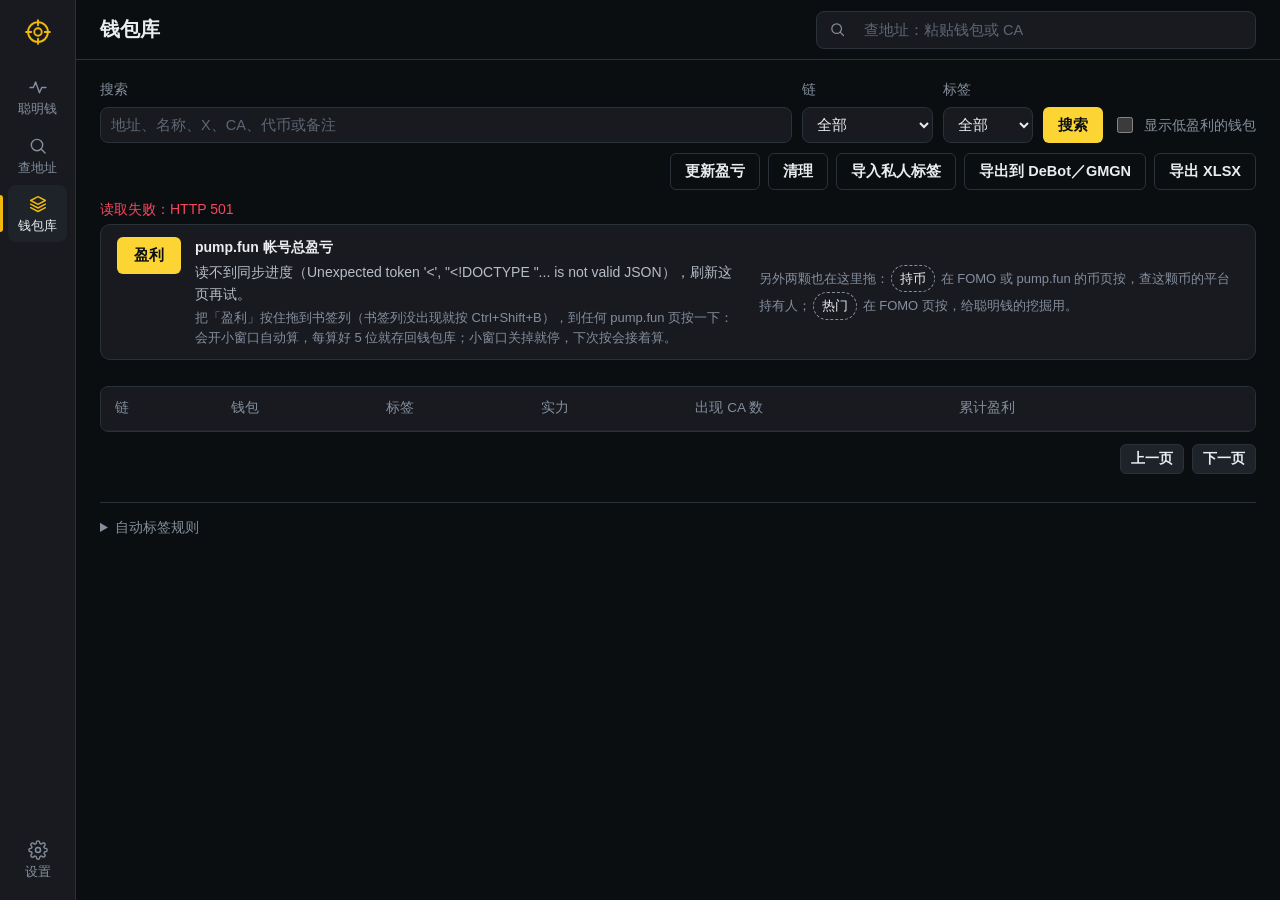
==== commit 2604f565: "Add bulk PnL refresh and manual cleanup to the wallet library - Refresh all-time PnL from GMGN in ba" ====
--- a/library.html
+++ b/library.html
@@ -7,7 +7,7 @@
   <link rel="icon" href="data:,">
   <title>钱包库｜MEME 钱包侦查</title>
   <script src="./theme-boot.js?v=20261025-ui"></script>
-  <link rel="stylesheet" href="./app.css?v=20261111-libbm">
+  <link rel="stylesheet" href="./app.css?v=20261112-libtools">
 </head>
 <body data-page="library">
   <nav class="rail" aria-label="主要功能">
@@ -34,8 +34,10 @@
         <label class="field">链<select id="library-chain"><option value="">全部</option><option>Solana</option><option>BSC</option><option>ETH</option><option>Base</option><option>Arbitrum</option><option>Robinhood</option></select></label>
         <label class="field">标签<select id="library-label"><option value="">全部</option></select></label>
         <button class="btn btn-primary" type="submit">搜索</button>
-        <label class="select-wrap lib-quiet-toggle"><input type="checkbox" id="library-show-quiet"> 显示低盈利 的钱包</label>
+        <label class="select-wrap lib-quiet-toggle"><input type="checkbox" id="library-show-quiet"> 显示低盈利的钱包</label>
         <div class="end">
+          <button class="btn btn-ghost" type="button" id="open-gm-refresh">更新盈亏</button>
+          <button class="btn btn-ghost" type="button" id="open-cleanup">清理</button>
           <button class="btn btn-ghost" type="button" id="open-labels">导入私人标签</button>
           <button class="btn btn-ghost" type="button" id="open-platform-export">导出到 DeBot／GMGN</button>
           <button class="btn btn-ghost" type="button" id="library-export">导出 XLSX</button>
@@ -121,10 +123,73 @@
     </div>
   </dialog>
 
+  <dialog class="sheet" id="gm-refresh-dialog" aria-labelledby="gm-refresh-title">
+    <div class="sheet-head"><h2 id="gm-refresh-title">更新盈亏</h2><button type="button" class="btn btn-ghost btn-icon" id="gm-refresh-close" aria-label="关闭"><svg class="ico" viewBox="0 0 24 24" aria-hidden="true"><path d="M6 6l12 12M18 6L6 18"/></svg></button></div>
+    <div class="sheet-body">
+      <p class="sheet-note">用 GMGN 查每个钱包的历史总盈利（全部交易过的币加总，含还没卖的帐面），一次查 100 个。排在聪明钱收集后面慢慢查，不会抢实时信号。查到的数字显示在「累计盈利」下面，也算进总体盈利（低盈利的隐藏、自动清理都会看）。平台用户（FOMO／pump.fun）的 GMGN 数字常常不准，以平台自己算的为准。</p>
+      <div class="sheet-group">
+        <h3>范围</h3>
+        <div class="seg" id="gm-refresh-scope" role="group" aria-label="范围">
+          <button type="button" data-scope="all" aria-pressed="true">全部钱包</button>
+          <button type="button" data-scope="search" aria-pressed="false">目前搜索结果</button>
+        </div>
+        <p class="sheet-note" id="gm-refresh-scope-note"></p>
+      </div>
+      <label class="select-wrap"><input type="checkbox" id="gm-refresh-skip" checked> 6 小时内更新过的跳过</label>
+      <div class="bar" id="gm-refresh-bar" hidden><span></span></div>
+      <div class="sheet-actions">
+        <button class="btn btn-primary" type="button" id="gm-refresh-start">开始更新</button>
+        <button class="btn btn-ghost" type="button" id="gm-refresh-stop" hidden>停止</button>
+      </div>
+      <p class="sheet-note" id="gm-refresh-status" role="status" aria-live="polite"></p>
+    </div>
+  </dialog>
+
+  <dialog class="sheet sheet-wide" id="cleanup-dialog" aria-labelledby="cleanup-title">
+    <div class="sheet-head"><h2 id="cleanup-title">清理钱包库</h2><button type="button" class="btn btn-ghost btn-icon" id="cleanup-close" aria-label="关闭"><svg class="ico" viewBox="0 0 24 24" aria-hidden="true"><path d="M6 6l12 12M18 6L6 18"/></svg></button></div>
+    <div class="sheet-body">
+      <p class="sheet-note">删掉总体盈利不到门槛的钱包。总体盈利＝库里每颗币的盈亏加总、GMGN 30 天已实现、GMGN 历史总盈利、平台战绩，有数据的取最高。先按「预览」：会先替这些钱包更新 GMGN 历史总盈利，再列出要删哪些；按「删除」才会删。删之前先封存，可以还原；资金关联、平台名字、私人标签不会删。每天的自动清理（规则见钱包库「低盈利（自动清理）」那一条）照旧。</p>
+      <div class="sheet-group">
+        <h3>总体盈利不到</h3>
+        <div class="seg seg-wrap" id="cleanup-threshold" role="group" aria-label="门槛">
+          <button type="button" data-threshold="0" aria-pressed="false">$0（只删亏钱的）</button>
+          <button type="button" data-threshold="1000" aria-pressed="false">$1K</button>
+          <button type="button" data-threshold="2000" aria-pressed="true">$2K</button>
+          <button type="button" data-threshold="10000" aria-pressed="false">$10K</button>
+          <button type="button" data-threshold="custom" aria-pressed="false">自订</button>
+        </div>
+        <label class="field" id="cleanup-custom-wrap" hidden>自订门槛（美元，可以填负数，例如 -1000＝亏超过 $1K 才删）<input id="cleanup-custom" type="number" step="100" inputmode="decimal"></label>
+      </div>
+      <div class="sheet-group">
+        <h3>链</h3>
+        <div class="seg" id="cleanup-scope" role="group" aria-label="链">
+          <button type="button" data-scope="" aria-pressed="true">全部</button>
+          <button type="button" data-scope="Solana" aria-pressed="false">Solana</button>
+          <button type="button" data-scope="EVM" aria-pressed="false">BSC／Robinhood</button>
+        </div>
+        <p class="sheet-note">同一个 0x 地址在 BSC、Robinhood 是同一个钱包，要删就两边一起删。</p>
+      </div>
+      <div class="sheet-group">
+        <h3>另外</h3>
+        <label class="select-wrap"><input type="checkbox" id="cleanup-young" checked> 进库还不满自动清理天数的也删</label>
+        <label class="select-wrap"><input type="checkbox" id="cleanup-platform"> FOMO／pump.fun 用户也一起看（预设不删；pump.fun 用户算过帐号总盈亏的以它为准；删掉的之后绑名字也不会自动加回）</label>
+        <p class="sheet-note">照样不删：你标过的（手动标签、移除过的标签、备注、私人标签、确认相关）、聪明钱追踪中（★）、要避开的（疑似庄家/内部、捆绑、狙击）、早买金狗那几条。</p>
+      </div>
+      <div class="bar" id="cleanup-bar" hidden><span></span></div>
+      <div class="sheet-actions">
+        <button class="btn btn-primary" type="button" id="cleanup-preview">预览</button>
+        <button class="btn btn-ghost" type="button" id="cleanup-stop" hidden>停止</button>
+        <button class="btn btn-danger" type="button" id="cleanup-apply" hidden>删除</button>
+      </div>
+      <p class="sheet-note" id="cleanup-status" role="status" aria-live="polite"></p>
+      <div id="cleanup-result"></div>
+    </div>
+  </dialog>
+
   <script src="./jszip.min.js?v=3.10.1"></script>
   <script src="./shell.js?v=20261111-card"></script>
-  <script src="./wallet-investigator.js?v=20261111-relay"></script>
+  <script src="./wallet-investigator.js?v=20261112-libtools"></script>
   <script src="./bookmarklet.js?v=20261112-fboard"></script>
-  <script src="./library-page.js?v=20261111-libbm"></script>
+  <script src="./library-page.js?v=20261112-libtools"></script>
 </body>
 </html>
--- a/app.css
+++ b/app.css
@@ -1345,3 +1345,7 @@
 .lib-bm-text small { color: var(--muted); font-size: 13px; line-height: 1.5; }
 .lib-bm-more { flex: 1 1 300px; margin: 0; color: var(--muted); font-size: 13px; line-height: 1.8; }
 .lib-bm-more .bm-link { margin: 0 2px; }
+
+dialog.sheet.sheet-wide { width: min(880px, calc(100vw - 28px)); }
+.cleanup-table { max-height: 420px; overflow: auto; }
+.lib-toolbar .end { flex-wrap: wrap; }
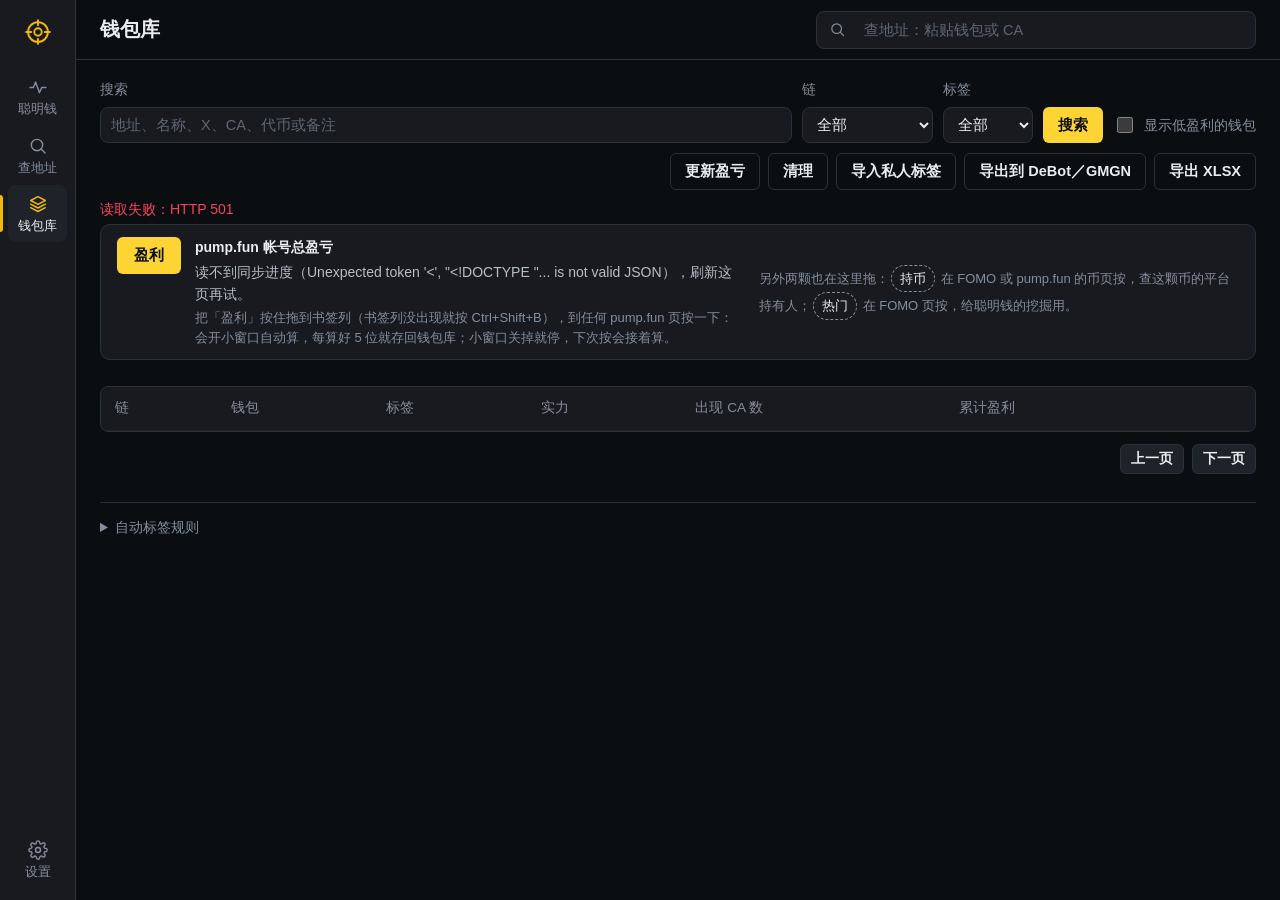
==== commit 7a0b2f15: "Fill unknown platform profit: FOMO leaderboard PnL via the extension, optional GMGN fill for Solana" ====
--- a/library.html
+++ b/library.html
@@ -95,7 +95,7 @@
   <dialog class="sheet" id="platform-export-dialog" aria-labelledby="platform-export-title">
     <div class="sheet-head"><h2 id="platform-export-title">导出到 DeBot／GMGN</h2><button type="button" class="btn btn-ghost btn-icon" id="platform-export-close" aria-label="关闭"><svg class="ico" viewBox="0 0 24 24" aria-hidden="true"><path d="M6 6l12 12M18 6L6 18"/></svg></button></div>
     <div class="sheet-body">
-      <p class="sheet-note">把钱包库的钱包排成导入格式。备注最前面是实力等级（例如 S级，他自己 30 天赚不赚，不代表跟了会赚），再写要避开的（⚠ 开头）、高手标签，最多 4 个标签，最后接平台帐号（例如 pump:帐号(X:帐号)）和战绩。平台用户（FOMO／pump.fun）的盈亏只写平台自己算的，不写 GMGN 的数字：pump.fun 用户算过帐号总盈亏的写「pump总+12.3K」（每颗交易过的币加总），其他写「平台盈亏CC+2.2K」（钱包库里那几颗币）；其他钱包才写 GMGN 总盈利、30 天胜率（「GMGN总+1.2K」）。同源捆绑写成「⚠币名捆1」：同一颗币的同一组都是 1，下一组是 2。GMGN 自己的捆绑标签分不出组，不写进备注。拷贝后到 DeBot 或 GMGN 的导入框粘贴。</p>
+      <p class="sheet-note">把钱包库的钱包排成导入格式。备注最前面是实力等级（例如 S级，他自己 30 天赚不赚，不代表跟了会赚），再写要避开的（⚠ 开头）、高手标签，最多 4 个标签，最后接平台帐号（例如 pump:帐号(X:帐号)）和战绩。平台用户（FOMO／pump.fun）的盈亏只写平台自己算的，不写 GMGN 的数字：pump.fun 用户算过帐号总盈亏的写「pump总+12.3K」（每颗交易过的币加总），FOMO 用户有排行榜盈利的写「FOMO总+12.3K」（全部榜）或「FOMO30天+5K」（只有那段时间的榜），其他写「平台盈亏CC+2.2K」（钱包库里那几颗币）；其他钱包才写 GMGN 总盈利、30 天胜率（「GMGN总+1.2K」）。同源捆绑写成「⚠币名捆1」：同一颗币的同一组都是 1，下一组是 2。GMGN 自己的捆绑标签分不出组，不写进备注。拷贝后到 DeBot 或 GMGN 的导入框粘贴。</p>
       <div class="sheet-group">
         <div class="export-pick-head"><h3>要导出</h3><button type="button" class="btn btn-sm btn-ghost" id="export-reset">恢复预设</button></div>
         <p class="sheet-note">任一个符合就导出，数字是这条链各有几个；同一个钱包只会出现一次，符合的标签都写进备注。</p>
@@ -103,8 +103,13 @@
       </div>
       <div class="sheet-group">
         <h3>不要导出</h3>
-        <p class="sheet-note">任一个符合就不导出，数字是这一项在这条链挡掉几个。有勾 FOMO 或 pump.fun 用户时，对上的平台用户（有设总盈利门槛就只算达到门槛的）一定导出，不受这里影响。</p>
-        <div class="seg seg-wrap" id="export-drops" role="group" aria-label="不要导出哪些钱包"></div>
+        <p class="sheet-note">任一个符合就不导出，数字是这一项在这条链挡掉几个；有门槛的每排选一个（再按一次＝不挡）。有勾 FOMO 或 pump.fun 用户时，对上的平台用户（有设总盈利门槛就只算达到门槛的）一定导出，不受这里影响。</p>
+        <div class="export-picks" id="export-drops"></div>
+      </div>
+      <div class="sheet-group">
+        <h3>只导出最近进库的</h3>
+        <p class="sheet-note">照进钱包库的时间，平台用户也一样；拿来只补汇这几天新进库的。数字是这条链会导出几个。</p>
+        <div class="seg seg-wrap" id="export-since" role="group" aria-label="只导出最近进库的"></div>
       </div>
       <div class="sheet-group"><h3>链</h3><div class="seg" id="platform-export-chain" role="group" aria-label="链"></div></div>
       <div class="sheet-group">
@@ -190,6 +195,6 @@
   <script src="./shell.js?v=20261111-card"></script>
   <script src="./wallet-investigator.js?v=20261112-libtools"></script>
   <script src="./bookmarklet.js?v=20261112-fboard"></script>
-  <script src="./library-page.js?v=20261112-libtools"></script>
+  <script src="./library-page.js?v=20261113-fomofill"></script>
 </body>
 </html>
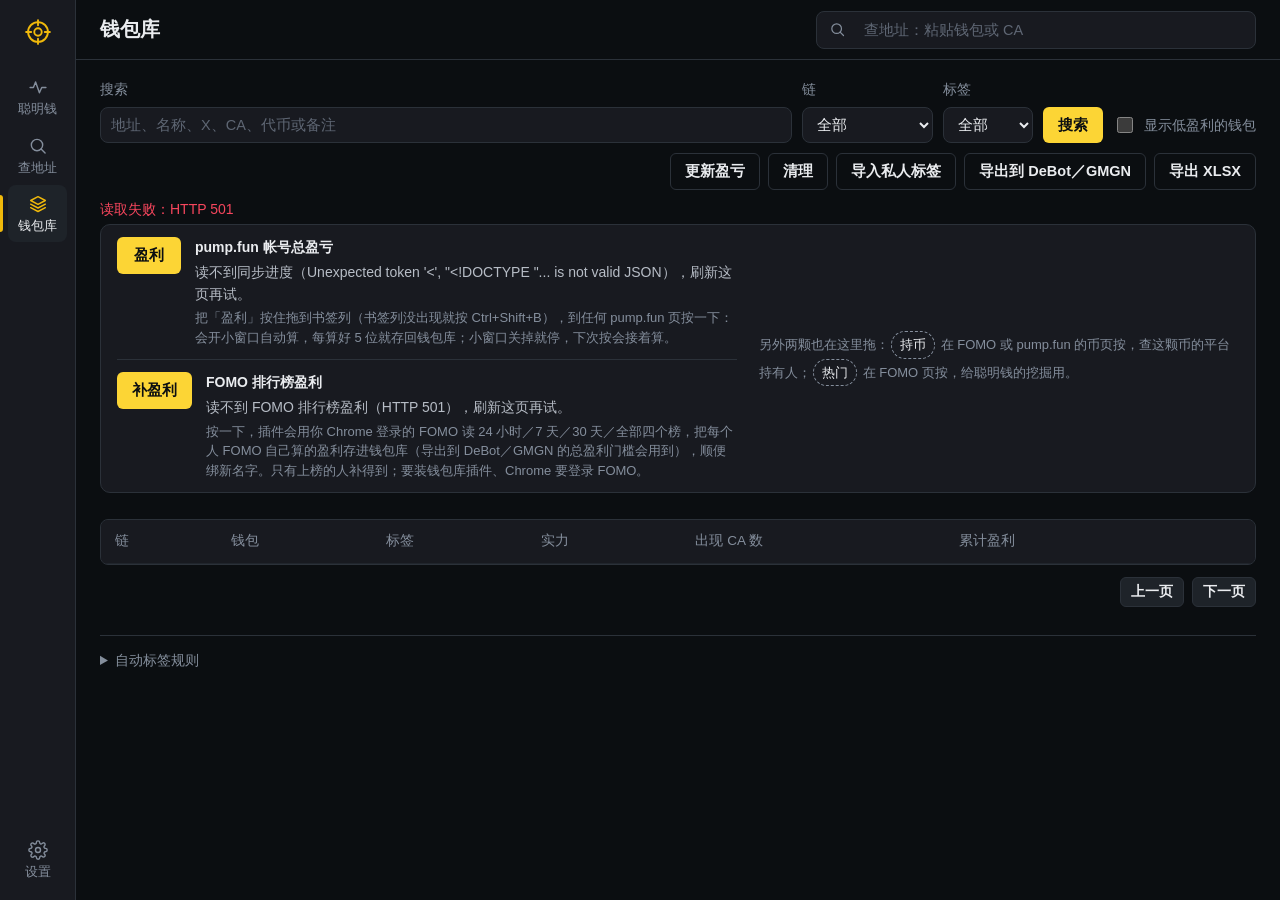
==== commit f6a79096: "Move the FOMO profit fill button onto the library page under the pump.fun card" ====
--- a/library.html
+++ b/library.html
@@ -7,7 +7,7 @@
   <link rel="icon" href="data:,">
   <title>钱包库｜MEME 钱包侦查</title>
   <script src="./theme-boot.js?v=20261025-ui"></script>
-  <link rel="stylesheet" href="./app.css?v=20261112-libtools">
+  <link rel="stylesheet" href="./app.css?v=20261113-fomocard">
 </head>
 <body data-page="library">
   <nav class="rail" aria-label="主要功能">
@@ -44,13 +44,24 @@
         </div>
       </form>
       <p class="trace-data-note" id="library-status" role="status" aria-live="polite"></p>
-      <section class="lib-bm" aria-label="书签">
-        <div class="lib-bm-main">
-          <a class="btn btn-primary lib-bm-drag" id="lib-bm-pnl" href="./pump-sync.html" title="按住拖到书签列">盈利</a>
-          <div class="lib-bm-text">
-            <strong>pump.fun 帐号总盈亏</strong>
-            <span id="lib-bm-pump" aria-live="polite">读取进度…</span>
-            <small>把「盈利」按住拖到书签列（书签列没出现就按 Ctrl+Shift+B），到任何 pump.fun 页按一下：会开小窗口自动算，每算好 5 位就存回钱包库；小窗口关掉就停，下次按会接着算。</small>
+      <section class="lib-bm" aria-label="平台盈利与书签">
+        <div class="lib-bm-stack">
+          <div class="lib-bm-main">
+            <a class="btn btn-primary lib-bm-drag" id="lib-bm-pnl" href="./pump-sync.html" title="按住拖到书签列">盈利</a>
+            <div class="lib-bm-text">
+              <strong>pump.fun 帐号总盈亏</strong>
+              <span id="lib-bm-pump" aria-live="polite">读取进度…</span>
+              <small>把「盈利」按住拖到书签列（书签列没出现就按 Ctrl+Shift+B），到任何 pump.fun 页按一下：会开小窗口自动算，每算好 5 位就存回钱包库；小窗口关掉就停，下次按会接着算。</small>
+            </div>
+          </div>
+          <div class="lib-bm-main">
+            <button class="btn btn-primary lib-bm-btn" type="button" id="lib-fomo-board">补盈利</button>
+            <div class="lib-bm-text">
+              <strong>FOMO 排行榜盈利</strong>
+              <span id="lib-fomo-stored" aria-live="polite">读取中…</span>
+              <span class="lib-bm-run" id="lib-fomo-msg" role="status" aria-live="polite" hidden></span>
+              <small>按一下，插件会用你 Chrome 登录的 FOMO 读 24 小时／7 天／30 天／全部四个榜，把每个人 FOMO 自己算的盈利存进钱包库（导出到 DeBot／GMGN 的总盈利门槛会用到），顺便绑新名字。只有上榜的人补得到；要装钱包库插件、Chrome 要登录 FOMO。</small>
+            </div>
           </div>
         </div>
         <p class="lib-bm-more">另外两颗也在这里拖：<a class="bm-link" id="lib-bm-hold" href="./analyze.html">持币</a> 在 FOMO 或 pump.fun 的币页按，查这颗币的平台持有人；<a class="bm-link" id="lib-bm-hot" href="./smart-money.html">热门</a> 在 FOMO 页按，给聪明钱的挖掘用。</p>
@@ -195,6 +206,6 @@
   <script src="./shell.js?v=20261111-card"></script>
   <script src="./wallet-investigator.js?v=20261112-libtools"></script>
   <script src="./bookmarklet.js?v=20261112-fboard"></script>
-  <script src="./library-page.js?v=20261113-fomofill"></script>
+  <script src="./library-page.js?v=20261113-fomocard"></script>
 </body>
 </html>
--- a/app.css
+++ b/app.css
@@ -1345,6 +1345,11 @@
 .lib-bm-text small { color: var(--muted); font-size: 13px; line-height: 1.5; }
 .lib-bm-more { flex: 1 1 300px; margin: 0; color: var(--muted); font-size: 13px; line-height: 1.8; }
 .lib-bm-more .bm-link { margin: 0 2px; }
+.lib-bm-stack { display: flex; flex-direction: column; gap: 12px; flex: 1 1 440px; min-width: 0; }
+.lib-bm-stack .lib-bm-main { flex: none; }
+.lib-bm-stack .lib-bm-main + .lib-bm-main { padding-top: 12px; border-top: 1px solid var(--line); }
+.lib-bm-btn { flex: none; min-width: 64px; justify-content: center; }
+.lib-bm-text .lib-bm-run { color: var(--ink); }
 
 dialog.sheet.sheet-wide { width: min(880px, calc(100vw - 28px)); }
 .cleanup-table { max-height: 420px; overflow: auto; }
